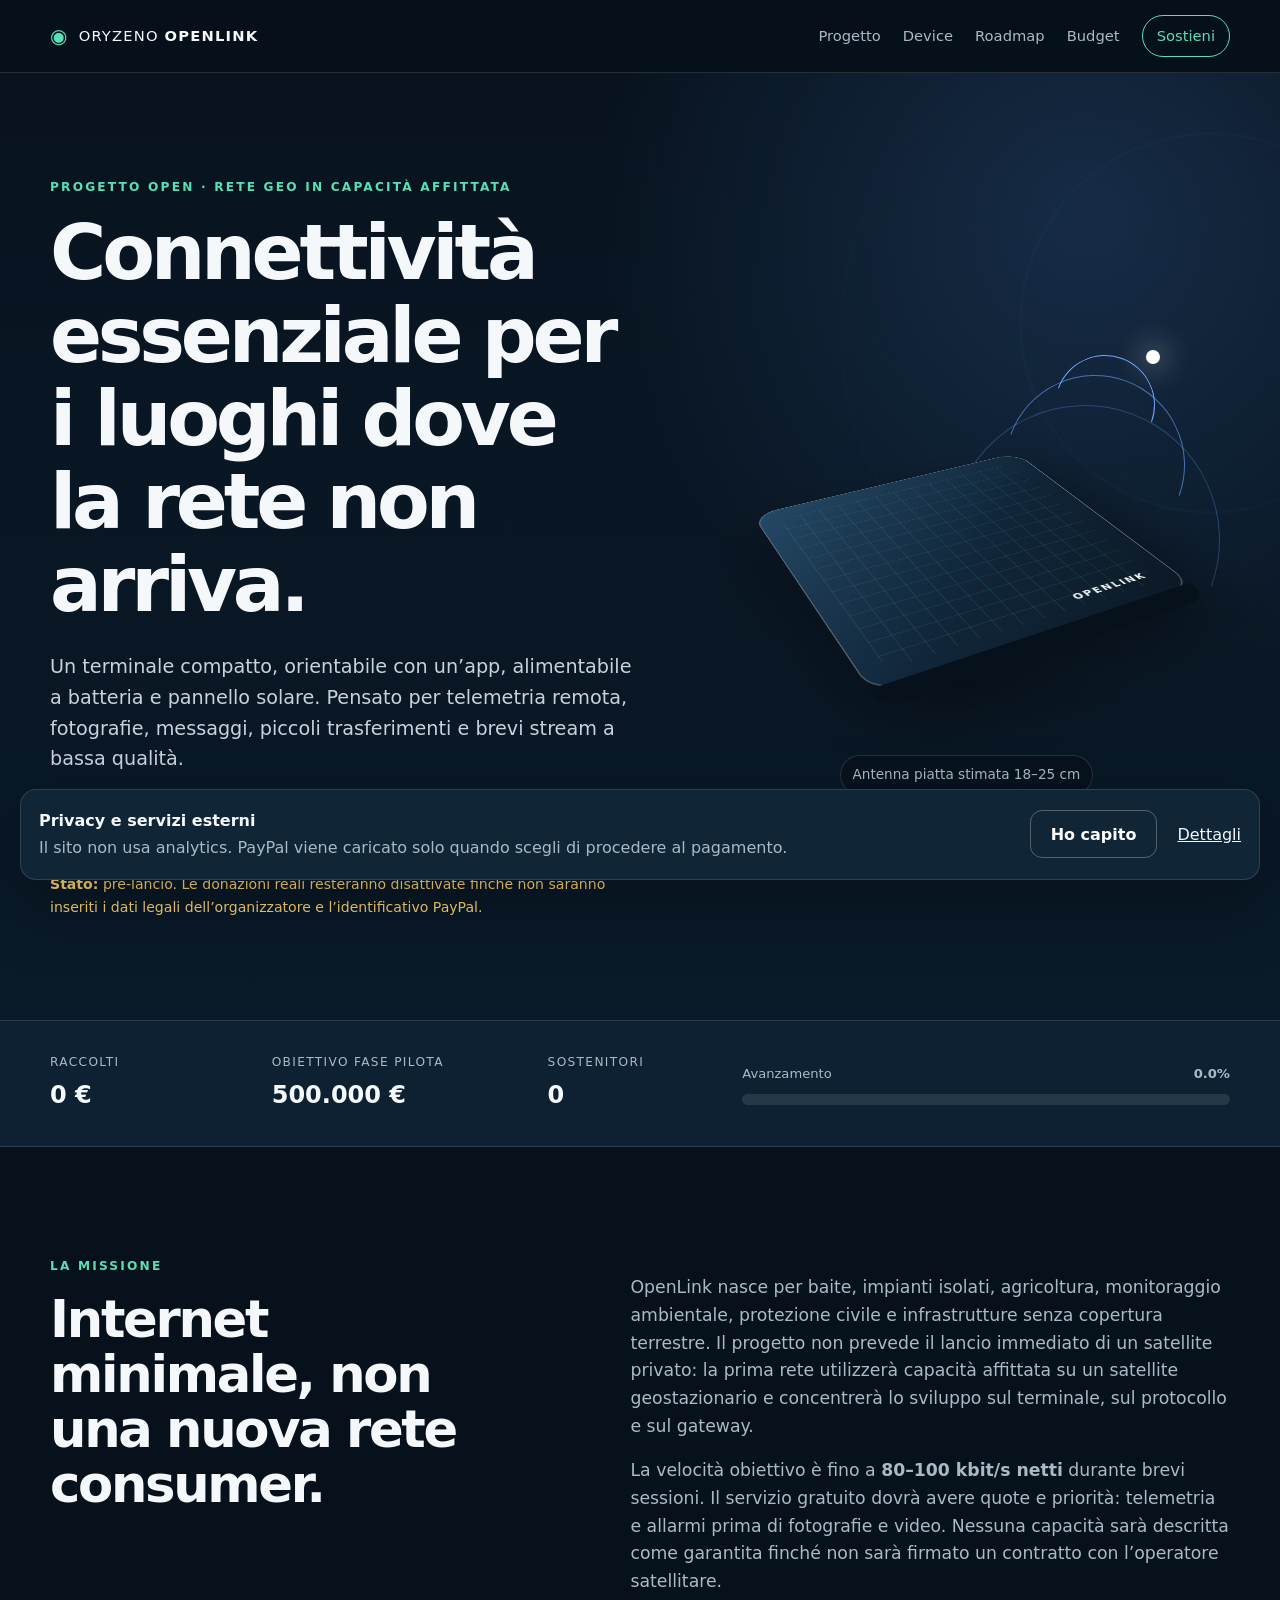
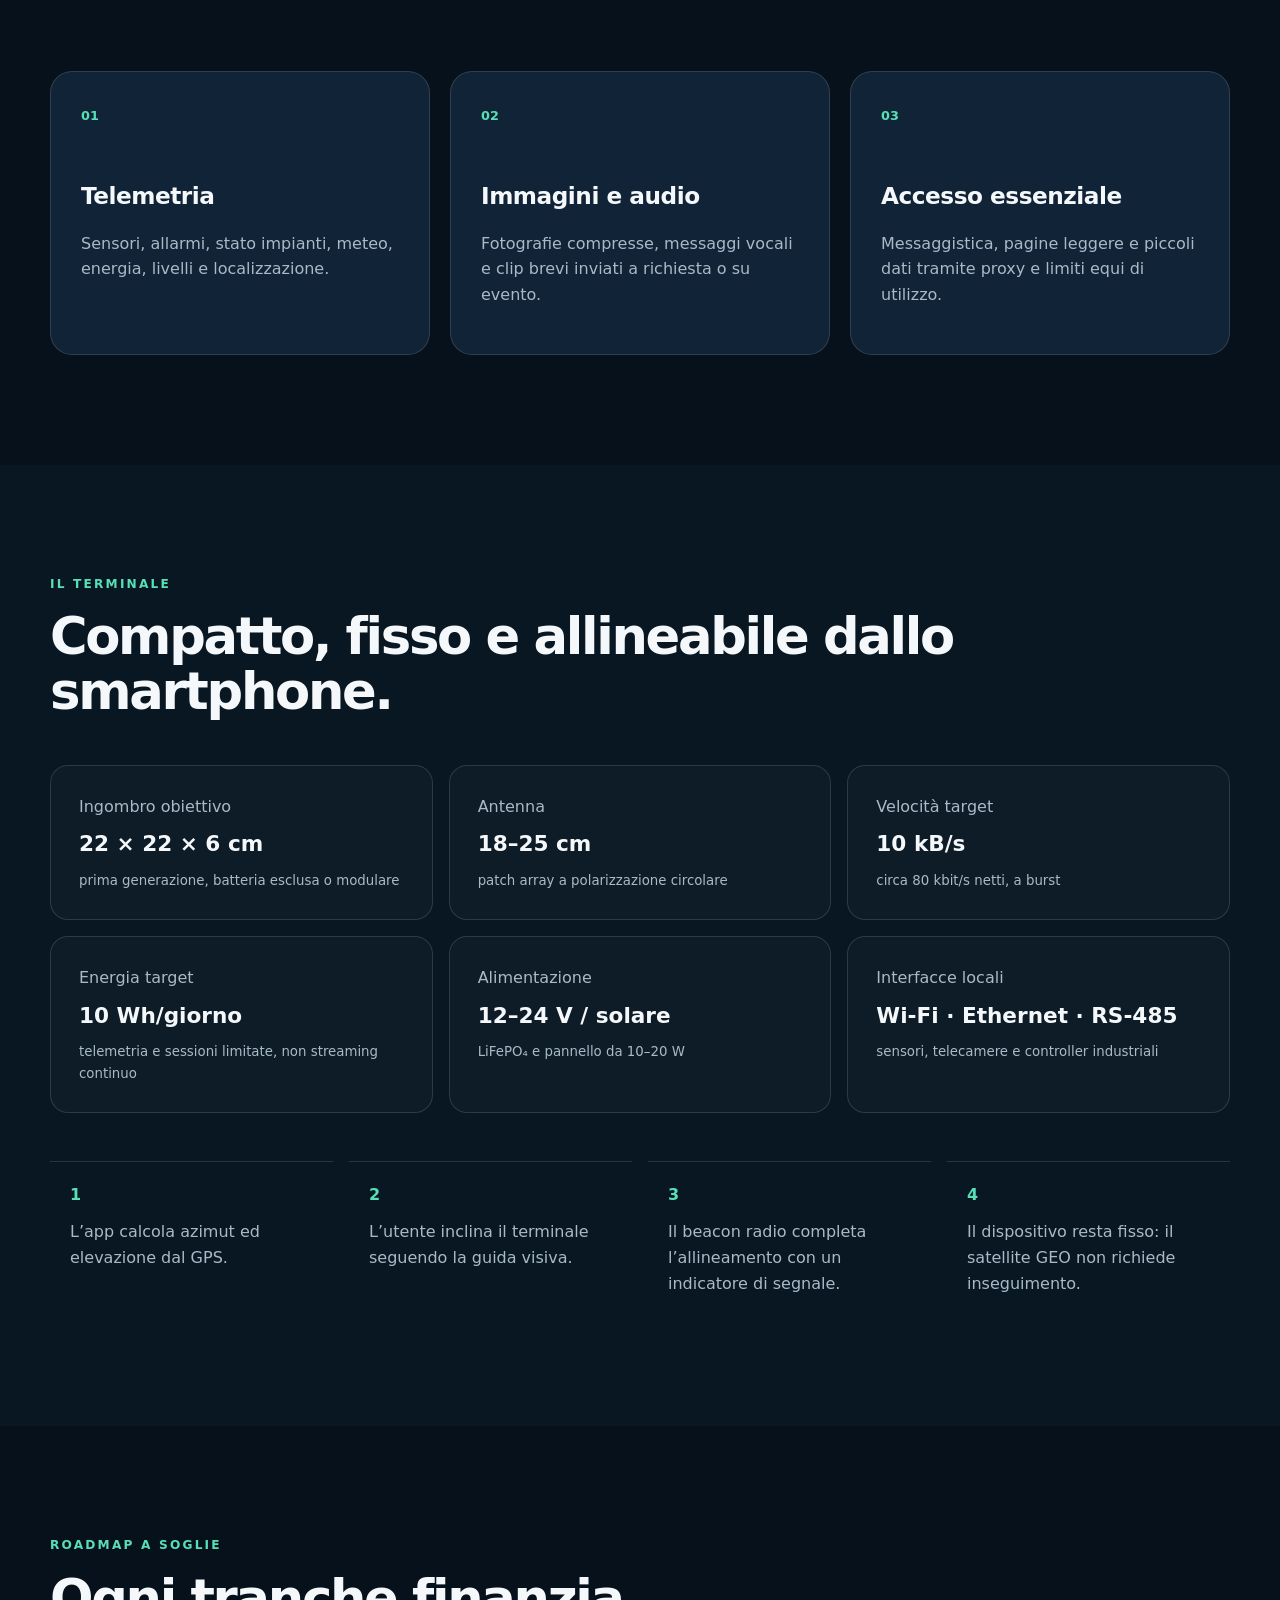
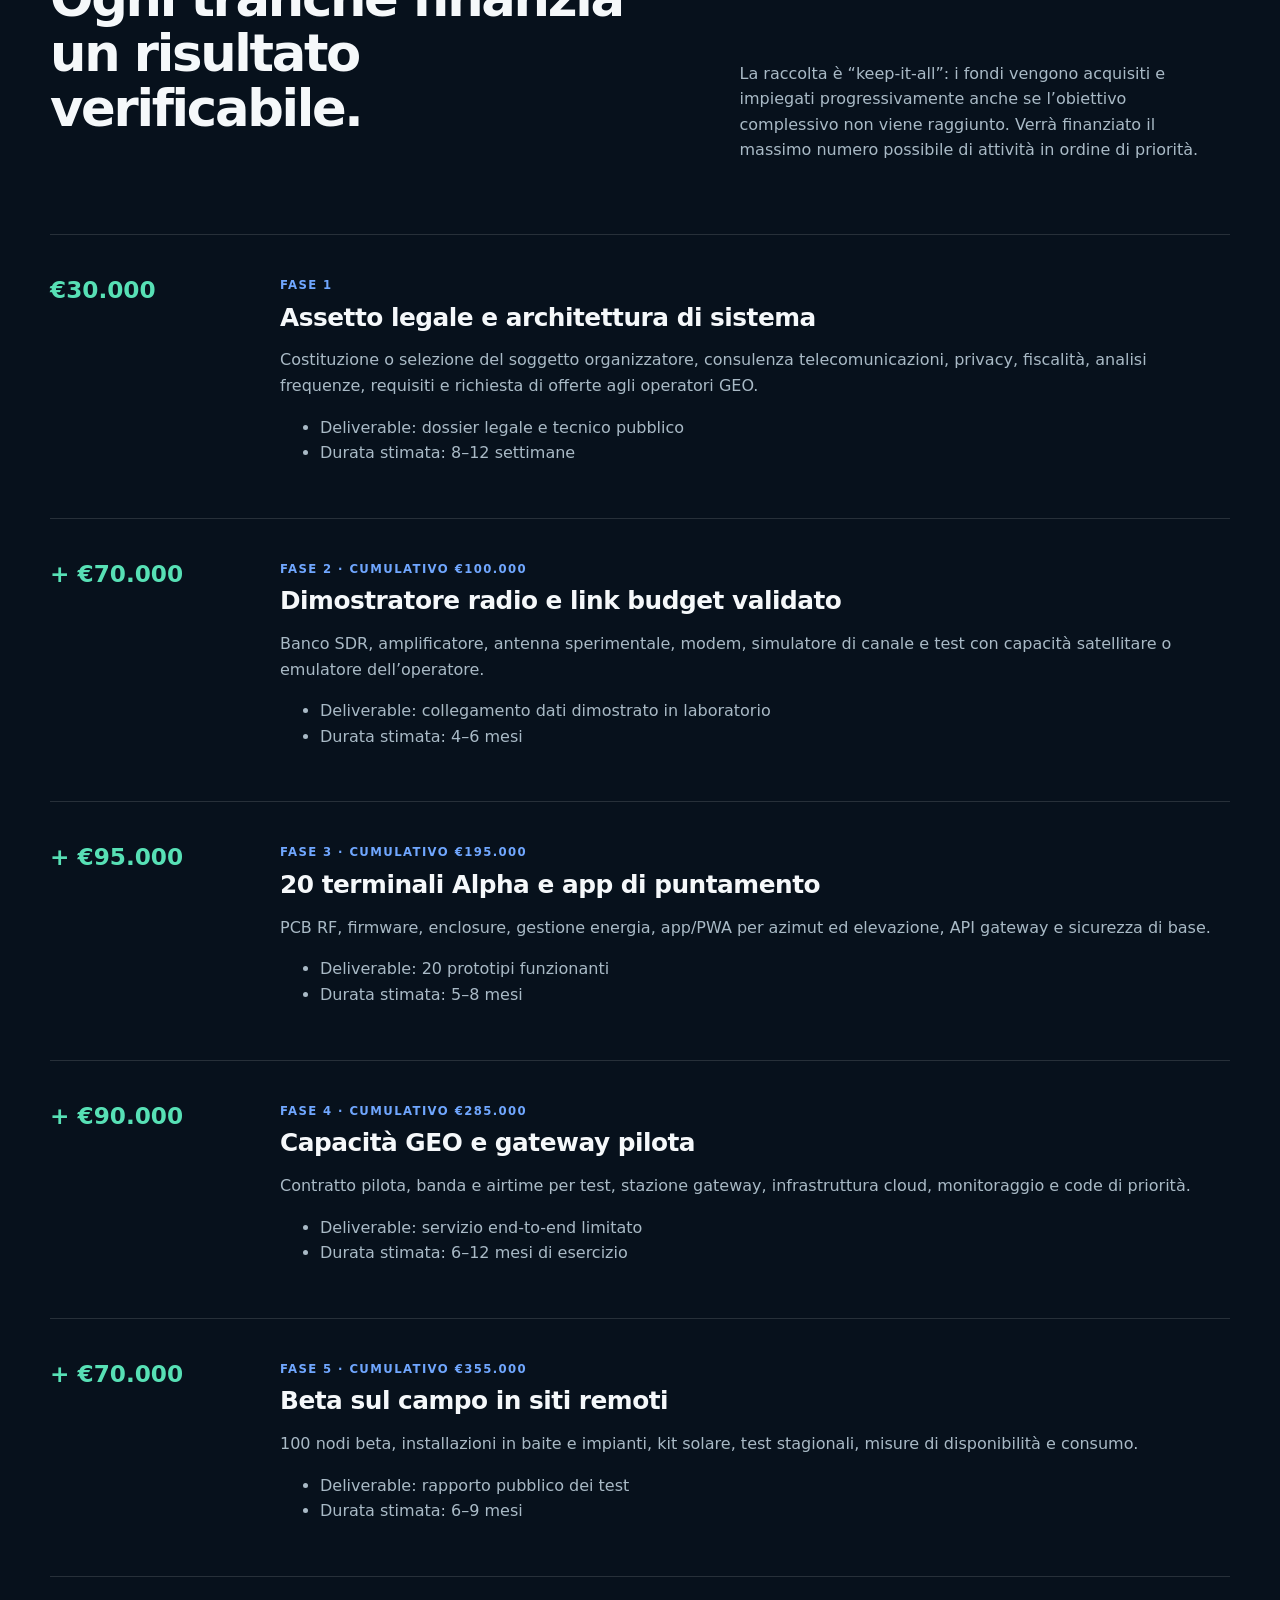
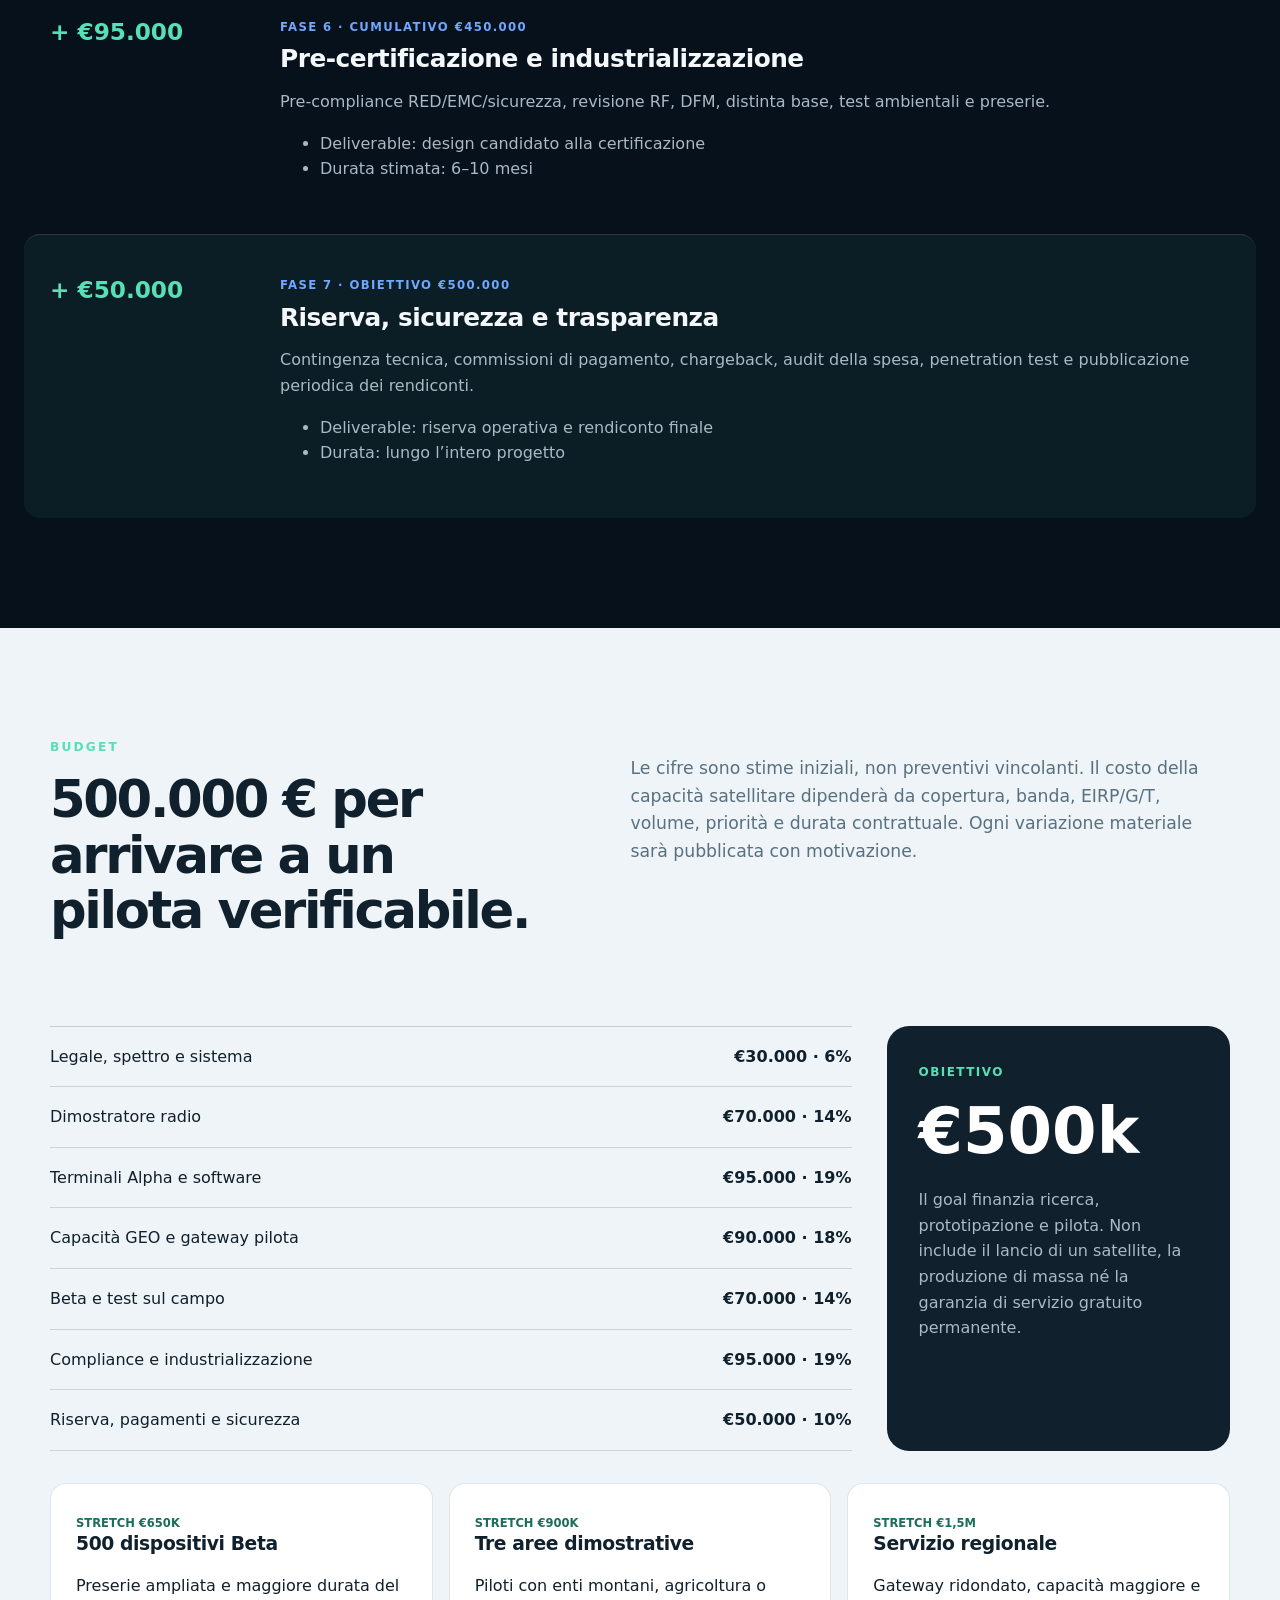
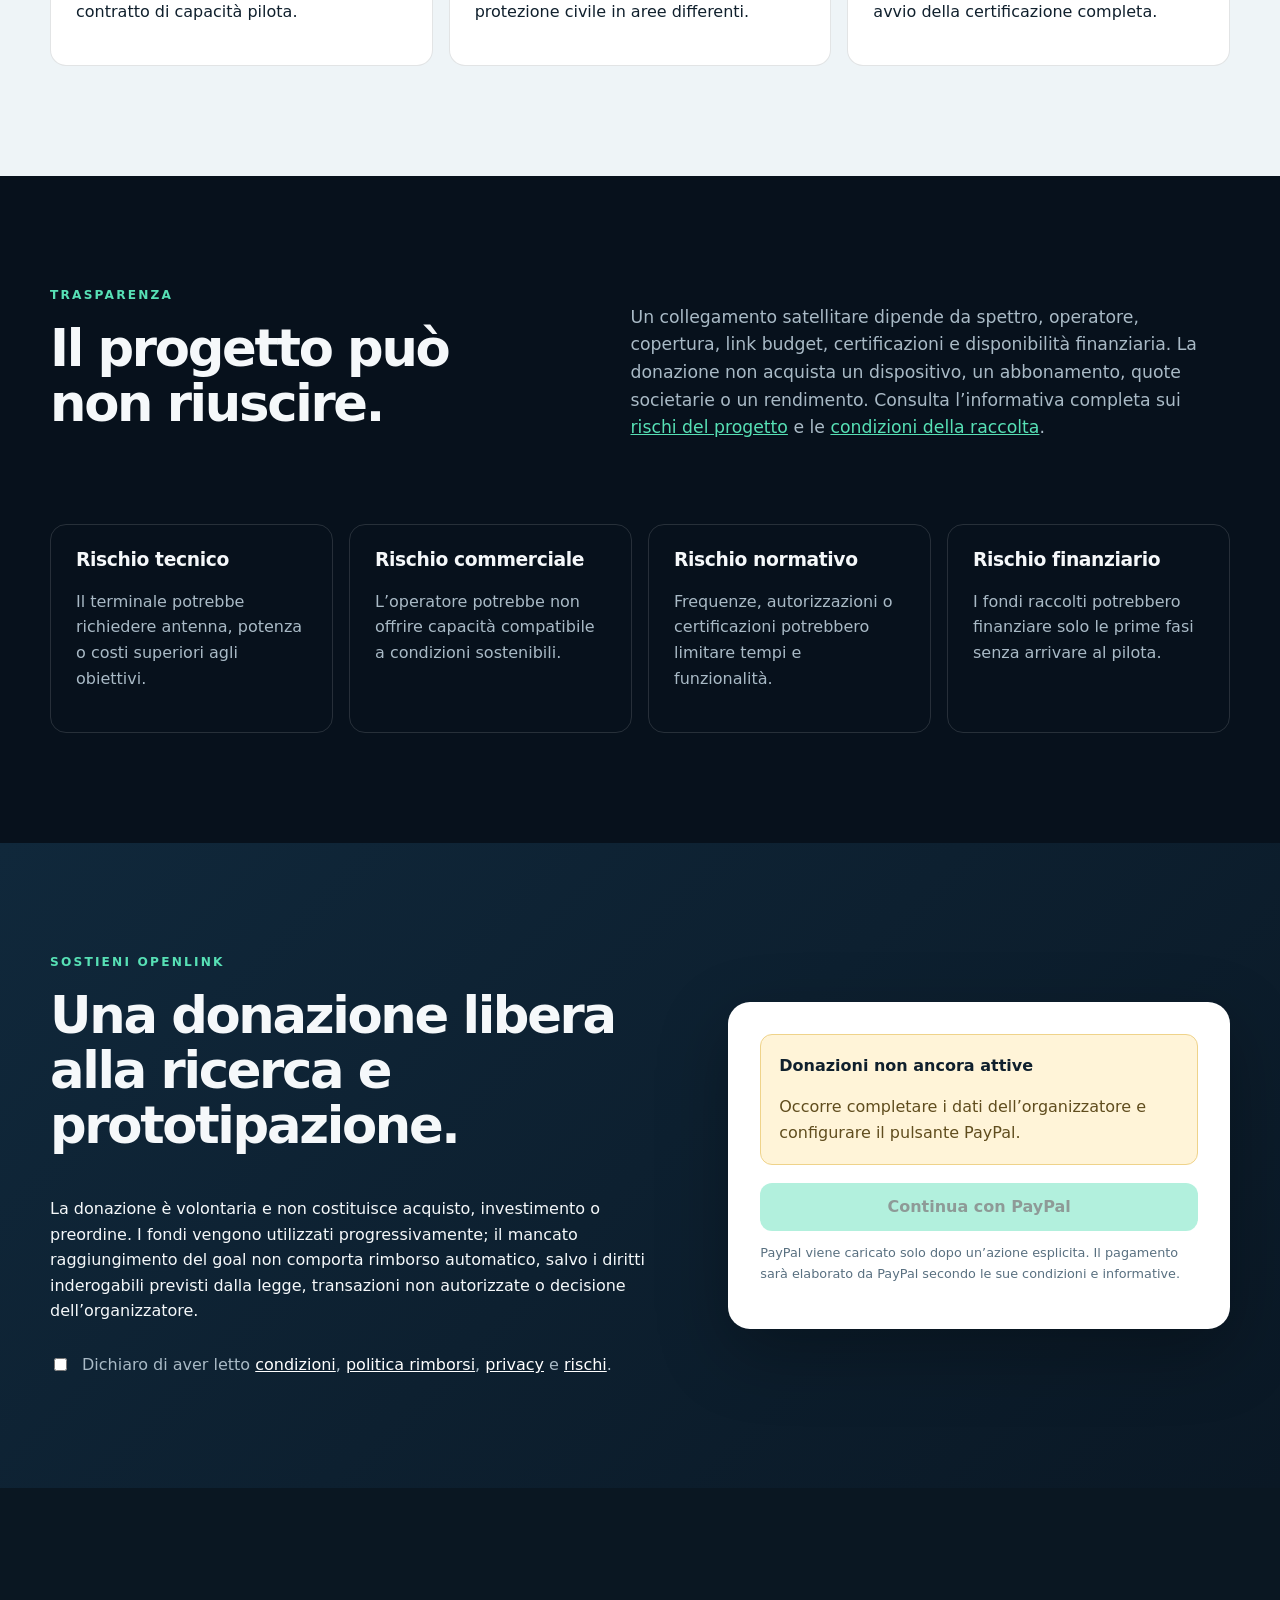
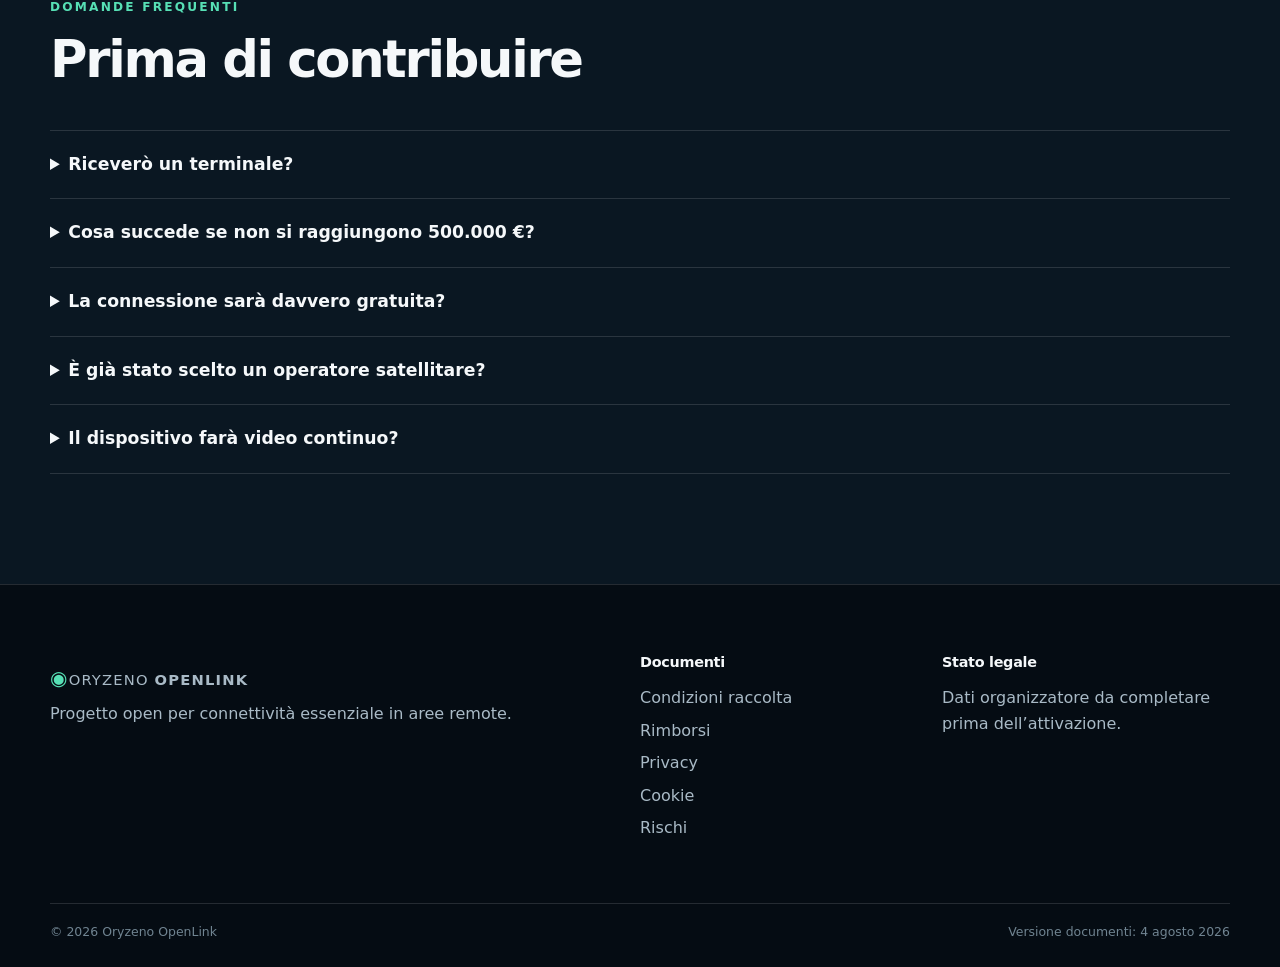
==== index.html @ f774153e "Publish OpenLink crowdfunding landing page" ====
<!doctype html>
<html lang="it">
<head>
  <meta charset="utf-8">
  <meta name="viewport" content="width=device-width, initial-scale=1">
  <meta name="description" content="Oryzeno OpenLink: terminale satellitare open e a basso consumo per telemetria, fotografie e connettività essenziale in località remote.">
  <meta name="theme-color" content="#08131f">
  <title>Oryzeno OpenLink — Connettività essenziale, ovunque</title>
  <link rel="stylesheet" href="styles.css">
  <script src="config.js"></script>
  <script defer src="app.js"></script>
</head>
<body>
  <a class="skip-link" href="#main">Vai al contenuto</a>
  <header class="site-header">
    <div class="container nav-wrap">
      <a class="brand" href="index.html" aria-label="Oryzeno OpenLink, home">
        <span class="brand-mark" aria-hidden="true">◉</span>
        <span>ORYZENO <strong>OPENLINK</strong></span>
      </a>
      <nav aria-label="Navigazione principale">
        <a href="#progetto">Progetto</a>
        <a href="#device">Device</a>
        <a href="#roadmap">Roadmap</a>
        <a href="#budget">Budget</a>
        <a href="#sostieni" class="nav-cta">Sostieni</a>
      </nav>
    </div>
  </header>

  <main id="main">
    <section class="hero">
      <div class="orb orb-one" aria-hidden="true"></div>
      <div class="orb orb-two" aria-hidden="true"></div>
      <div class="container hero-grid">
        <div class="hero-copy">
          <p class="eyebrow">PROGETTO OPEN · RETE GEO IN CAPACITÀ AFFITTATA</p>
          <h1>Connettività essenziale per i luoghi dove la rete non arriva.</h1>
          <p class="lead">Un terminale compatto, orientabile con un’app, alimentabile a batteria e pannello solare. Pensato per telemetria remota, fotografie, messaggi, piccoli trasferimenti e brevi stream a bassa qualità.</p>
          <div class="hero-actions">
            <a class="button primary" href="#sostieni">Sostieni il progetto</a>
            <a class="button secondary" href="#roadmap">Esamina il piano</a>
          </div>
          <p class="prelaunch-notice"><strong>Stato:</strong> pre-lancio. Le donazioni reali resteranno disattivate finché non saranno inseriti i dati legali dell’organizzatore e l’identificativo PayPal.</p>
        </div>
        <div class="device-visual" role="img" aria-label="Rappresentazione del terminale satellitare Oryzeno OpenLink">
          <div class="satellite-dot"></div>
          <div class="signal signal-1"></div>
          <div class="signal signal-2"></div>
          <div class="signal signal-3"></div>
          <div class="terminal">
            <div class="terminal-face">
              <div class="antenna-grid"></div>
              <span class="terminal-logo">OPENLINK</span>
            </div>
            <div class="terminal-base"></div>
          </div>
          <div class="visual-label">Antenna piatta stimata 18–25 cm</div>
        </div>
      </div>
    </section>

    <section class="campaign-strip" aria-label="Stato raccolta">
      <div class="container campaign-grid">
        <div>
          <span class="metric-label">Raccolti</span>
          <strong class="metric" id="raisedAmount">€0</strong>
        </div>
        <div>
          <span class="metric-label">Obiettivo fase pilota</span>
          <strong class="metric" id="goalAmount">€500.000</strong>
        </div>
        <div>
          <span class="metric-label">Sostenitori</span>
          <strong class="metric" id="supporterCount">0</strong>
        </div>
        <div class="progress-wrap">
          <div class="progress-copy"><span>Avanzamento</span><strong id="progressPercent">0%</strong></div>
          <div class="progress-track" aria-label="Avanzamento raccolta"><span id="progressBar"></span></div>
        </div>
      </div>
    </section>

    <section id="progetto" class="section">
      <div class="container split">
        <div>
          <p class="eyebrow">LA MISSIONE</p>
          <h2>Internet minimale, non una nuova rete consumer.</h2>
        </div>
        <div class="prose">
          <p>OpenLink nasce per baite, impianti isolati, agricoltura, monitoraggio ambientale, protezione civile e infrastrutture senza copertura terrestre. Il progetto non prevede il lancio immediato di un satellite privato: la prima rete utilizzerà capacità affittata su un satellite geostazionario e concentrerà lo sviluppo sul terminale, sul protocollo e sul gateway.</p>
          <p>La velocità obiettivo è fino a <strong>80–100 kbit/s netti</strong> durante brevi sessioni. Il servizio gratuito dovrà avere quote e priorità: telemetria e allarmi prima di fotografie e video. Nessuna capacità sarà descritta come garantita finché non sarà firmato un contratto con l’operatore satellitare.</p>
        </div>
      </div>
      <div class="container cards three">
        <article class="card"><span class="card-index">01</span><h3>Telemetria</h3><p>Sensori, allarmi, stato impianti, meteo, energia, livelli e localizzazione.</p></article>
        <article class="card"><span class="card-index">02</span><h3>Immagini e audio</h3><p>Fotografie compresse, messaggi vocali e clip brevi inviati a richiesta o su evento.</p></article>
        <article class="card"><span class="card-index">03</span><h3>Accesso essenziale</h3><p>Messaggistica, pagine leggere e piccoli dati tramite proxy e limiti equi di utilizzo.</p></article>
      </div>
    </section>

    <section id="device" class="section section-dark">
      <div class="container">
        <p class="eyebrow">IL TERMINALE</p>
        <h2>Compatto, fisso e allineabile dallo smartphone.</h2>
        <div class="spec-grid">
          <div class="spec"><span>Ingombro obiettivo</span><strong>22 × 22 × 6 cm</strong><small>prima generazione, batteria esclusa o modulare</small></div>
          <div class="spec"><span>Antenna</span><strong>18–25 cm</strong><small>patch array a polarizzazione circolare</small></div>
          <div class="spec"><span>Velocità target</span><strong>10 kB/s</strong><small>circa 80 kbit/s netti, a burst</small></div>
          <div class="spec"><span>Energia target</span><strong>10 Wh/giorno</strong><small>telemetria e sessioni limitate, non streaming continuo</small></div>
          <div class="spec"><span>Alimentazione</span><strong>12–24 V / solare</strong><small>LiFePO₄ e pannello da 10–20 W</small></div>
          <div class="spec"><span>Interfacce locali</span><strong>Wi-Fi · Ethernet · RS-485</strong><small>sensori, telecamere e controller industriali</small></div>
        </div>
        <div class="alignment-flow">
          <div><b>1</b><span>L’app calcola azimut ed elevazione dal GPS.</span></div>
          <div><b>2</b><span>L’utente inclina il terminale seguendo la guida visiva.</span></div>
          <div><b>3</b><span>Il beacon radio completa l’allineamento con un indicatore di segnale.</span></div>
          <div><b>4</b><span>Il dispositivo resta fisso: il satellite GEO non richiede inseguimento.</span></div>
        </div>
      </div>
    </section>

    <section id="roadmap" class="section">
      <div class="container section-heading">
        <div><p class="eyebrow">ROADMAP A SOGLIE</p><h2>Ogni tranche finanzia un risultato verificabile.</h2></div>
        <p>La raccolta è “keep-it-all”: i fondi vengono acquisiti e impiegati progressivamente anche se l’obiettivo complessivo non viene raggiunto. Verrà finanziato il massimo numero possibile di attività in ordine di priorità.</p>
      </div>
      <div class="container milestones">
        <article class="milestone"><div class="milestone-money">€30.000</div><div><span>FASE 1</span><h3>Assetto legale e architettura di sistema</h3><p>Costituzione o selezione del soggetto organizzatore, consulenza telecomunicazioni, privacy, fiscalità, analisi frequenze, requisiti e richiesta di offerte agli operatori GEO.</p><ul><li>Deliverable: dossier legale e tecnico pubblico</li><li>Durata stimata: 8–12 settimane</li></ul></div></article>
        <article class="milestone"><div class="milestone-money">+ €70.000</div><div><span>FASE 2 · CUMULATIVO €100.000</span><h3>Dimostratore radio e link budget validato</h3><p>Banco SDR, amplificatore, antenna sperimentale, modem, simulatore di canale e test con capacità satellitare o emulatore dell’operatore.</p><ul><li>Deliverable: collegamento dati dimostrato in laboratorio</li><li>Durata stimata: 4–6 mesi</li></ul></div></article>
        <article class="milestone"><div class="milestone-money">+ €95.000</div><div><span>FASE 3 · CUMULATIVO €195.000</span><h3>20 terminali Alpha e app di puntamento</h3><p>PCB RF, firmware, enclosure, gestione energia, app/PWA per azimut ed elevazione, API gateway e sicurezza di base.</p><ul><li>Deliverable: 20 prototipi funzionanti</li><li>Durata stimata: 5–8 mesi</li></ul></div></article>
        <article class="milestone"><div class="milestone-money">+ €90.000</div><div><span>FASE 4 · CUMULATIVO €285.000</span><h3>Capacità GEO e gateway pilota</h3><p>Contratto pilota, banda e airtime per test, stazione gateway, infrastruttura cloud, monitoraggio e code di priorità.</p><ul><li>Deliverable: servizio end-to-end limitato</li><li>Durata stimata: 6–12 mesi di esercizio</li></ul></div></article>
        <article class="milestone"><div class="milestone-money">+ €70.000</div><div><span>FASE 5 · CUMULATIVO €355.000</span><h3>Beta sul campo in siti remoti</h3><p>100 nodi beta, installazioni in baite e impianti, kit solare, test stagionali, misure di disponibilità e consumo.</p><ul><li>Deliverable: rapporto pubblico dei test</li><li>Durata stimata: 6–9 mesi</li></ul></div></article>
        <article class="milestone"><div class="milestone-money">+ €95.000</div><div><span>FASE 6 · CUMULATIVO €450.000</span><h3>Pre-certificazione e industrializzazione</h3><p>Pre-compliance RED/EMC/sicurezza, revisione RF, DFM, distinta base, test ambientali e preserie.</p><ul><li>Deliverable: design candidato alla certificazione</li><li>Durata stimata: 6–10 mesi</li></ul></div></article>
        <article class="milestone highlight"><div class="milestone-money">+ €50.000</div><div><span>FASE 7 · OBIETTIVO €500.000</span><h3>Riserva, sicurezza e trasparenza</h3><p>Contingenza tecnica, commissioni di pagamento, chargeback, audit della spesa, penetration test e pubblicazione periodica dei rendiconti.</p><ul><li>Deliverable: riserva operativa e rendiconto finale</li><li>Durata: lungo l’intero progetto</li></ul></div></article>
      </div>
    </section>

    <section id="budget" class="section section-soft">
      <div class="container split">
        <div><p class="eyebrow">BUDGET</p><h2>500.000 € per arrivare a un pilota verificabile.</h2></div>
        <div class="prose"><p>Le cifre sono stime iniziali, non preventivi vincolanti. Il costo della capacità satellitare dipenderà da copertura, banda, EIRP/G/T, volume, priorità e durata contrattuale. Ogni variazione materiale sarà pubblicata con motivazione.</p></div>
      </div>
      <div class="container budget-layout">
        <div class="budget-list">
          <div><span>Legale, spettro e sistema</span><b>€30.000 · 6%</b></div>
          <div><span>Dimostratore radio</span><b>€70.000 · 14%</b></div>
          <div><span>Terminali Alpha e software</span><b>€95.000 · 19%</b></div>
          <div><span>Capacità GEO e gateway pilota</span><b>€90.000 · 18%</b></div>
          <div><span>Beta e test sul campo</span><b>€70.000 · 14%</b></div>
          <div><span>Compliance e industrializzazione</span><b>€95.000 · 19%</b></div>
          <div><span>Riserva, pagamenti e sicurezza</span><b>€50.000 · 10%</b></div>
        </div>
        <div class="budget-total"><span>OBIETTIVO</span><strong>€500k</strong><p>Il goal finanzia ricerca, prototipazione e pilota. Non include il lancio di un satellite, la produzione di massa né la garanzia di servizio gratuito permanente.</p></div>
      </div>
      <div class="container stretch-grid">
        <article><span>STRETCH €650K</span><h3>500 dispositivi Beta</h3><p>Preserie ampliata e maggiore durata del contratto di capacità pilota.</p></article>
        <article><span>STRETCH €900K</span><h3>Tre aree dimostrative</h3><p>Piloti con enti montani, agricoltura o protezione civile in aree differenti.</p></article>
        <article><span>STRETCH €1,5M</span><h3>Servizio regionale</h3><p>Gateway ridondato, capacità maggiore e avvio della certificazione completa.</p></article>
      </div>
    </section>

    <section class="section" id="rischi">
      <div class="container split">
        <div><p class="eyebrow">TRASPARENZA</p><h2>Il progetto può non riuscire.</h2></div>
        <div class="prose"><p>Un collegamento satellitare dipende da spettro, operatore, copertura, link budget, certificazioni e disponibilità finanziaria. La donazione non acquista un dispositivo, un abbonamento, quote societarie o un rendimento. Consulta l’informativa completa sui <a href="risks.html">rischi del progetto</a> e le <a href="terms.html">condizioni della raccolta</a>.</p></div>
      </div>
      <div class="container risk-cards">
        <article><h3>Rischio tecnico</h3><p>Il terminale potrebbe richiedere antenna, potenza o costi superiori agli obiettivi.</p></article>
        <article><h3>Rischio commerciale</h3><p>L’operatore potrebbe non offrire capacità compatibile a condizioni sostenibili.</p></article>
        <article><h3>Rischio normativo</h3><p>Frequenze, autorizzazioni o certificazioni potrebbero limitare tempi e funzionalità.</p></article>
        <article><h3>Rischio finanziario</h3><p>I fondi raccolti potrebbero finanziare solo le prime fasi senza arrivare al pilota.</p></article>
      </div>
    </section>

    <section id="sostieni" class="section support-section">
      <div class="container support-grid">
        <div>
          <p class="eyebrow">SOSTIENI OPENLINK</p>
          <h2>Una donazione libera alla ricerca e prototipazione.</h2>
          <p>La donazione è volontaria e non costituisce acquisto, investimento o preordine. I fondi vengono utilizzati progressivamente; il mancato raggiungimento del goal non comporta rimborso automatico, salvo i diritti inderogabili previsti dalla legge, transazioni non autorizzate o decisione dell’organizzatore.</p>
          <div class="legal-check">
            <input type="checkbox" id="termsConsent">
            <label for="termsConsent">Dichiaro di aver letto <a href="terms.html">condizioni</a>, <a href="refunds.html">politica rimborsi</a>, <a href="privacy.html">privacy</a> e <a href="risks.html">rischi</a>.</label>
          </div>
        </div>
        <div class="donation-panel">
          <div class="donation-status" id="donationStatus">
            <strong>Donazioni non ancora attive</strong>
            <p>Occorre completare i dati dell’organizzatore e configurare il pulsante PayPal.</p>
          </div>
          <div id="paypal-donate-button-container" aria-live="polite"></div>
          <button id="enablePaypal" class="button primary full" type="button" disabled>Continua con PayPal</button>
          <p class="fine-print">PayPal viene caricato solo dopo un’azione esplicita. Il pagamento sarà elaborato da PayPal secondo le sue condizioni e informative.</p>
        </div>
      </div>
    </section>

    <section class="section faq-section">
      <div class="container">
        <p class="eyebrow">DOMANDE FREQUENTI</p>
        <h2>Prima di contribuire</h2>
        <div class="faq">
          <details><summary>Riceverò un terminale?</summary><p>No. In questa fase la contribuzione è una donazione senza ricompensa o preordine. Eventuali programmi beta saranno oggetto di condizioni separate.</p></details>
          <details><summary>Cosa succede se non si raggiungono 500.000 €?</summary><p>I fondi non vengono restituiti automaticamente. Saranno impiegati nelle fasi prioritarie realizzabili e rendicontati pubblicamente.</p></details>
          <details><summary>La connessione sarà davvero gratuita?</summary><p>È l’obiettivo sociale del progetto, con quote e priorità. Non è ancora una promessa contrattuale: dipenderà dai costi ricorrenti della capacità satellitare e dai finanziamenti continuativi.</p></details>
          <details><summary>È già stato scelto un operatore satellitare?</summary><p>No. La Fase 1 include richieste di offerta e verifica tecnica con operatori GEO compatibili.</p></details>
          <details><summary>Il dispositivo farà video continuo?</summary><p>No. Il progetto mira a telemetria, fotografie e brevi stream o clip a qualità ridotta. Lo streaming permanente sarebbe incompatibile con il budget energetico e il modello gratuito.</p></details>
        </div>
      </div>
    </section>
  </main>

  <footer>
    <div class="container footer-grid">
      <div><a class="brand" href="index.html"><span class="brand-mark">◉</span><span>ORYZENO <strong>OPENLINK</strong></span></a><p>Progetto open per connettività essenziale in aree remote.</p></div>
      <div><h3>Documenti</h3><a href="terms.html">Condizioni raccolta</a><a href="refunds.html">Rimborsi</a><a href="privacy.html">Privacy</a><a href="cookies.html">Cookie</a><a href="risks.html">Rischi</a></div>
      <div><h3>Stato legale</h3><p id="organiserSummary">Dati organizzatore da completare prima dell’attivazione.</p></div>
    </div>
    <div class="container footer-bottom"><span>© 2026 Oryzeno OpenLink</span><span>Versione documenti: 4 agosto 2026</span></div>
  </footer>

  <div class="cookie-banner" id="cookieBanner" hidden>
    <div><strong>Privacy e servizi esterni</strong><p>Il sito non usa analytics. PayPal viene caricato solo quando scegli di procedere al pagamento.</p></div>
    <button id="cookieOk" class="button secondary" type="button">Ho capito</button>
    <a href="cookies.html">Dettagli</a>
  </div>
</body>
</html>
---- styles.css ----
:root {
  --bg: #07111c;
  --bg-2: #0b1927;
  --surface: #102337;
  --surface-2: #132c43;
  --soft: #eef4f7;
  --text: #f5f8fa;
  --ink: #10202d;
  --muted: #a9bac6;
  --ink-muted: #597080;
  --accent: #57e0b5;
  --accent-2: #70a7ff;
  --warning: #ffd36a;
  --danger: #ff8c83;
  --line: rgba(255,255,255,.13);
  --shadow: 0 24px 70px rgba(0,0,0,.28);
  --radius: 22px;
  --container: 1180px;
}
* { box-sizing: border-box; }
html { scroll-behavior: smooth; }
body { margin: 0; background: var(--bg); color: var(--text); font-family: Inter, ui-sans-serif, system-ui, -apple-system, BlinkMacSystemFont, "Segoe UI", sans-serif; line-height: 1.6; }
a { color: inherit; }
img { max-width: 100%; }
.container { width: min(calc(100% - 40px), var(--container)); margin-inline: auto; }
.skip-link { position: absolute; left: -999px; top: 10px; z-index: 99; background: white; color: black; padding: 8px 12px; }
.skip-link:focus { left: 10px; }
.site-header { position: sticky; top: 0; z-index: 30; background: rgba(7,17,28,.84); backdrop-filter: blur(18px); border-bottom: 1px solid var(--line); }
.nav-wrap { min-height: 72px; display: flex; align-items: center; justify-content: space-between; gap: 24px; }
.brand { display: inline-flex; align-items: center; gap: 10px; text-decoration: none; letter-spacing: .08em; font-size: .92rem; }
.brand-mark { color: var(--accent); font-size: 1.25rem; }
nav { display: flex; align-items: center; gap: 22px; }
nav a { color: var(--muted); text-decoration: none; font-size: .92rem; }
nav a:hover { color: white; }
.nav-cta { border: 1px solid var(--accent); color: var(--accent)!important; padding: 8px 14px; border-radius: 999px; }
.hero { position: relative; overflow: hidden; padding: 105px 0 88px; background: radial-gradient(circle at 85% 15%, rgba(66,120,190,.24), transparent 36%), linear-gradient(180deg, #08131f 0%, #0a1a29 100%); }
.hero-grid { display: grid; grid-template-columns: 1.05fr .95fr; align-items: center; gap: 70px; min-height: 560px; }
.eyebrow { color: var(--accent); font-size: .76rem; font-weight: 800; letter-spacing: .18em; margin: 0 0 15px; }
h1, h2, h3 { line-height: 1.08; margin-top: 0; }
h1 { font-size: clamp(3rem, 6vw, 5.8rem); letter-spacing: -.055em; margin-bottom: 25px; }
h2 { font-size: clamp(2.2rem, 4vw, 4rem); letter-spacing: -.045em; }
h3 { letter-spacing: -.02em; }
.lead { color: #c6d3dc; font-size: clamp(1.05rem, 1.5vw, 1.25rem); max-width: 720px; }
.hero-actions { display: flex; flex-wrap: wrap; gap: 12px; margin: 32px 0 18px; }
.button { display: inline-flex; justify-content: center; align-items: center; min-height: 48px; padding: 0 20px; border-radius: 12px; border: 1px solid transparent; text-decoration: none; font: inherit; font-weight: 750; cursor: pointer; }
.button.primary { background: var(--accent); color: #07221b; }
.button.secondary { background: transparent; border-color: rgba(255,255,255,.28); color: white; }
.button:disabled { opacity: .45; cursor: not-allowed; }
.button.full { width: 100%; }
.prelaunch-notice { color: var(--warning); font-size: .88rem; max-width: 700px; }
.orb { position: absolute; border-radius: 50%; filter: blur(1px); opacity: .35; }
.orb-one { width: 380px; height: 380px; border: 1px solid rgba(112,167,255,.28); right: -120px; top: 60px; }
.orb-two { width: 620px; height: 620px; border: 1px solid rgba(87,224,181,.12); right: -180px; top: -50px; }
.device-visual { position: relative; min-height: 510px; display: grid; place-items: center; }
.terminal { position: relative; width: min(68vw, 330px); transform: perspective(900px) rotateX(58deg) rotateZ(-28deg); filter: drop-shadow(0 36px 45px rgba(0,0,0,.42)); }
.terminal-face { aspect-ratio: 1; border-radius: 28px; border: 1px solid rgba(255,255,255,.35); background: linear-gradient(135deg, #254966, #11263a 55%, #0c1925); padding: 22px; position: relative; overflow: hidden; }
.antenna-grid { width: 100%; height: 100%; opacity: .5; background-image: linear-gradient(rgba(87,224,181,.24) 1px, transparent 1px), linear-gradient(90deg, rgba(87,224,181,.24) 1px, transparent 1px); background-size: 22px 22px; border-radius: 16px; }
.terminal-logo { position: absolute; bottom: 28px; right: 28px; font-size: .72rem; font-weight: 800; letter-spacing: .18em; }
.terminal-base { height: 28px; background: #07111b; border-radius: 0 0 22px 22px; transform: translateY(-7px); }
.satellite-dot { position: absolute; width: 14px; height: 14px; border-radius: 50%; background: white; top: 50px; right: 70px; box-shadow: 0 0 30px white; }
.signal { position: absolute; border: 1px solid var(--accent-2); border-left-color: transparent; border-bottom-color: transparent; border-radius: 50%; transform: rotate(-25deg); }
.signal-1 { width: 100px; height: 100px; right: 75px; top: 55px; }
.signal-2 { width: 180px; height: 180px; right: 45px; top: 75px; opacity: .6; }
.signal-3 { width: 270px; height: 270px; right: 10px; top: 105px; opacity: .28; }
.visual-label { position: absolute; bottom: 15px; background: rgba(7,17,28,.72); border: 1px solid var(--line); padding: 8px 12px; border-radius: 999px; color: var(--muted); font-size: .85rem; }
.campaign-strip { background: #0d2133; border-block: 1px solid var(--line); }
.campaign-grid { min-height: 125px; display: grid; grid-template-columns: .7fr .9fr .6fr 1.8fr; align-items: center; gap: 32px; }
.metric-label { display: block; color: var(--muted); font-size: .76rem; text-transform: uppercase; letter-spacing: .11em; }
.metric { display: block; font-size: 1.5rem; margin-top: 4px; }
.progress-copy { display: flex; justify-content: space-between; color: var(--muted); font-size: .82rem; }
.progress-track { height: 11px; background: rgba(255,255,255,.1); border-radius: 99px; overflow: hidden; margin-top: 10px; }
.progress-track span { display: block; width: 0; height: 100%; background: linear-gradient(90deg, var(--accent), var(--accent-2)); transition: width .5s ease; }
.section { padding: 110px 0; }
.section-dark { background: #091723; }
.section-soft { background: var(--soft); color: var(--ink); }
.split { display: grid; grid-template-columns: .9fr 1.1fr; gap: 90px; align-items: start; }
.prose { font-size: 1.08rem; color: var(--muted); }
.section-soft .prose { color: var(--ink-muted); }
.prose a { color: var(--accent); }
.cards { display: grid; gap: 20px; margin-top: 58px; }
.cards.three { grid-template-columns: repeat(3, 1fr); }
.card { min-height: 245px; padding: 30px; background: var(--surface); border: 1px solid var(--line); border-radius: var(--radius); }
.card-index { color: var(--accent); font-weight: 800; font-size: .8rem; }
.card h3 { margin-top: 55px; font-size: 1.45rem; }
.card p { color: var(--muted); }
.spec-grid { display: grid; grid-template-columns: repeat(3, 1fr); gap: 16px; margin-top: 45px; }
.spec { padding: 28px; border: 1px solid var(--line); border-radius: 18px; background: rgba(255,255,255,.025); }
.spec span, .spec small { display: block; color: var(--muted); }
.spec strong { display: block; font-size: 1.35rem; margin: 8px 0; }
.alignment-flow { display: grid; grid-template-columns: repeat(4, 1fr); gap: 16px; margin-top: 48px; }
.alignment-flow div { padding: 20px; border-top: 1px solid var(--line); }
.alignment-flow b { color: var(--accent); display: block; margin-bottom: 12px; }
.alignment-flow span { color: var(--muted); }
.section-heading { display: grid; grid-template-columns: 1.1fr .9fr; gap: 90px; align-items: end; }
.section-heading > p { color: var(--muted); }
.milestones { margin-top: 55px; }
.milestone { display: grid; grid-template-columns: 190px 1fr; gap: 40px; padding: 36px 0; border-top: 1px solid var(--line); }
.milestone-money { font-size: 1.45rem; color: var(--accent); font-weight: 800; }
.milestone span { color: var(--accent-2); font-size: .73rem; font-weight: 800; letter-spacing: .12em; }
.milestone h3 { margin: 8px 0 12px; font-size: 1.55rem; }
.milestone p, .milestone li { color: var(--muted); }
.milestone.highlight { background: rgba(87,224,181,.06); margin-inline: -26px; padding-inline: 26px; border-radius: 16px; }
.budget-layout { display: grid; grid-template-columns: 1.4fr .6fr; gap: 35px; margin-top: 45px; }
.budget-list { border-top: 1px solid rgba(16,32,45,.18); }
.budget-list div { display: flex; justify-content: space-between; gap: 20px; padding: 17px 0; border-bottom: 1px solid rgba(16,32,45,.15); }
.budget-total { background: var(--ink); color: white; border-radius: var(--radius); padding: 32px; }
.budget-total span { color: var(--accent); font-size: .75rem; font-weight: 800; letter-spacing: .12em; }
.budget-total strong { display: block; font-size: 4rem; line-height: 1; margin: 16px 0 24px; }
.budget-total p { color: var(--muted); }
.stretch-grid { display: grid; grid-template-columns: repeat(3, 1fr); gap: 16px; margin-top: 32px; }
.stretch-grid article { padding: 25px; background: white; border: 1px solid rgba(16,32,45,.12); border-radius: 16px; }
.stretch-grid span { color: #1a6e5b; font-size: .72rem; font-weight: 800; }
.risk-cards { display: grid; grid-template-columns: repeat(4, 1fr); gap: 16px; margin-top: 50px; }
.risk-cards article { border: 1px solid var(--line); border-radius: 16px; padding: 25px; }
.risk-cards p { color: var(--muted); }
.support-section { background: linear-gradient(135deg, #10283b, #0a1825); }
.support-grid { display: grid; grid-template-columns: 1.1fr .9fr; gap: 65px; align-items: center; }
.legal-check { display: flex; gap: 12px; align-items: flex-start; margin-top: 28px; color: var(--muted); }
.legal-check input { margin-top: 6px; }
.legal-check a { color: white; }
.donation-panel { padding: 32px; background: white; color: var(--ink); border-radius: var(--radius); box-shadow: var(--shadow); }
.donation-status { padding: 18px; background: #fff4d8; border: 1px solid #efd38a; border-radius: 12px; margin-bottom: 18px; }
.donation-status p { margin-bottom: 0; color: #604d1e; }
.fine-print { color: var(--ink-muted); font-size: .8rem; }
.faq-section { background: #0a1722; }
.faq { margin-top: 40px; border-top: 1px solid var(--line); }
details { border-bottom: 1px solid var(--line); padding: 20px 0; }
summary { cursor: pointer; font-weight: 750; font-size: 1.08rem; }
details p { color: var(--muted); max-width: 800px; }
footer { padding: 70px 0 25px; background: #050c13; border-top: 1px solid var(--line); }
.footer-grid { display: grid; grid-template-columns: 1.5fr .7fr .8fr; gap: 50px; }
.footer-grid p, .footer-grid a { display: block; color: var(--muted); text-decoration: none; margin: 7px 0; }
.footer-grid h3 { font-size: .9rem; }
.footer-bottom { display: flex; justify-content: space-between; color: #708491; font-size: .78rem; margin-top: 55px; padding-top: 18px; border-top: 1px solid var(--line); }
.cookie-banner { position: fixed; z-index: 50; left: 20px; right: 20px; bottom: 20px; display: grid; grid-template-columns: 1fr auto auto; align-items: center; gap: 20px; background: #102536; border: 1px solid var(--line); border-radius: 16px; padding: 18px; box-shadow: var(--shadow); }
.cookie-banner[hidden] { display: none; }
.cookie-banner p { margin: 2px 0 0; color: var(--muted); }
.legal-page { background: var(--soft); color: var(--ink); }
.legal-page .site-header { position: static; }
.legal-main { max-width: 900px; margin: 0 auto; padding: 80px 20px 110px; }
.legal-main h1 { font-size: clamp(2.5rem, 6vw, 4.8rem); }
.legal-main h2 { font-size: 1.6rem; margin-top: 48px; }
.legal-main p, .legal-main li { color: #405564; }
.legal-alert { padding: 18px; border-radius: 12px; background: #fff4d8; border: 1px solid #efd38a; color: #5d4a1b; }
.legal-main a { color: #136a58; }
@media (max-width: 900px) {
  nav a:not(.nav-cta) { display: none; }
  .hero-grid, .split, .section-heading, .support-grid, .budget-layout { grid-template-columns: 1fr; gap: 40px; }
  .hero-grid { min-height: auto; }
  .device-visual { min-height: 400px; }
  .campaign-grid { grid-template-columns: 1fr 1fr; padding: 24px 0; }
  .progress-wrap { grid-column: 1 / -1; }
  .cards.three, .spec-grid, .stretch-grid { grid-template-columns: 1fr 1fr; }
  .alignment-flow, .risk-cards { grid-template-columns: 1fr 1fr; }
  .footer-grid { grid-template-columns: 1fr 1fr; }
}
@media (max-width: 620px) {
  .container { width: min(calc(100% - 26px), var(--container)); }
  .hero { padding-top: 70px; }
  h1 { font-size: 3rem; }
  .section { padding: 75px 0; }
  .cards.three, .spec-grid, .stretch-grid, .alignment-flow, .risk-cards, .footer-grid { grid-template-columns: 1fr; }
  .milestone { grid-template-columns: 1fr; gap: 10px; }
  .campaign-grid { grid-template-columns: 1fr; }
  .progress-wrap { grid-column: auto; }
  .footer-bottom { flex-direction: column; gap: 7px; }
  .cookie-banner { grid-template-columns: 1fr; }
}
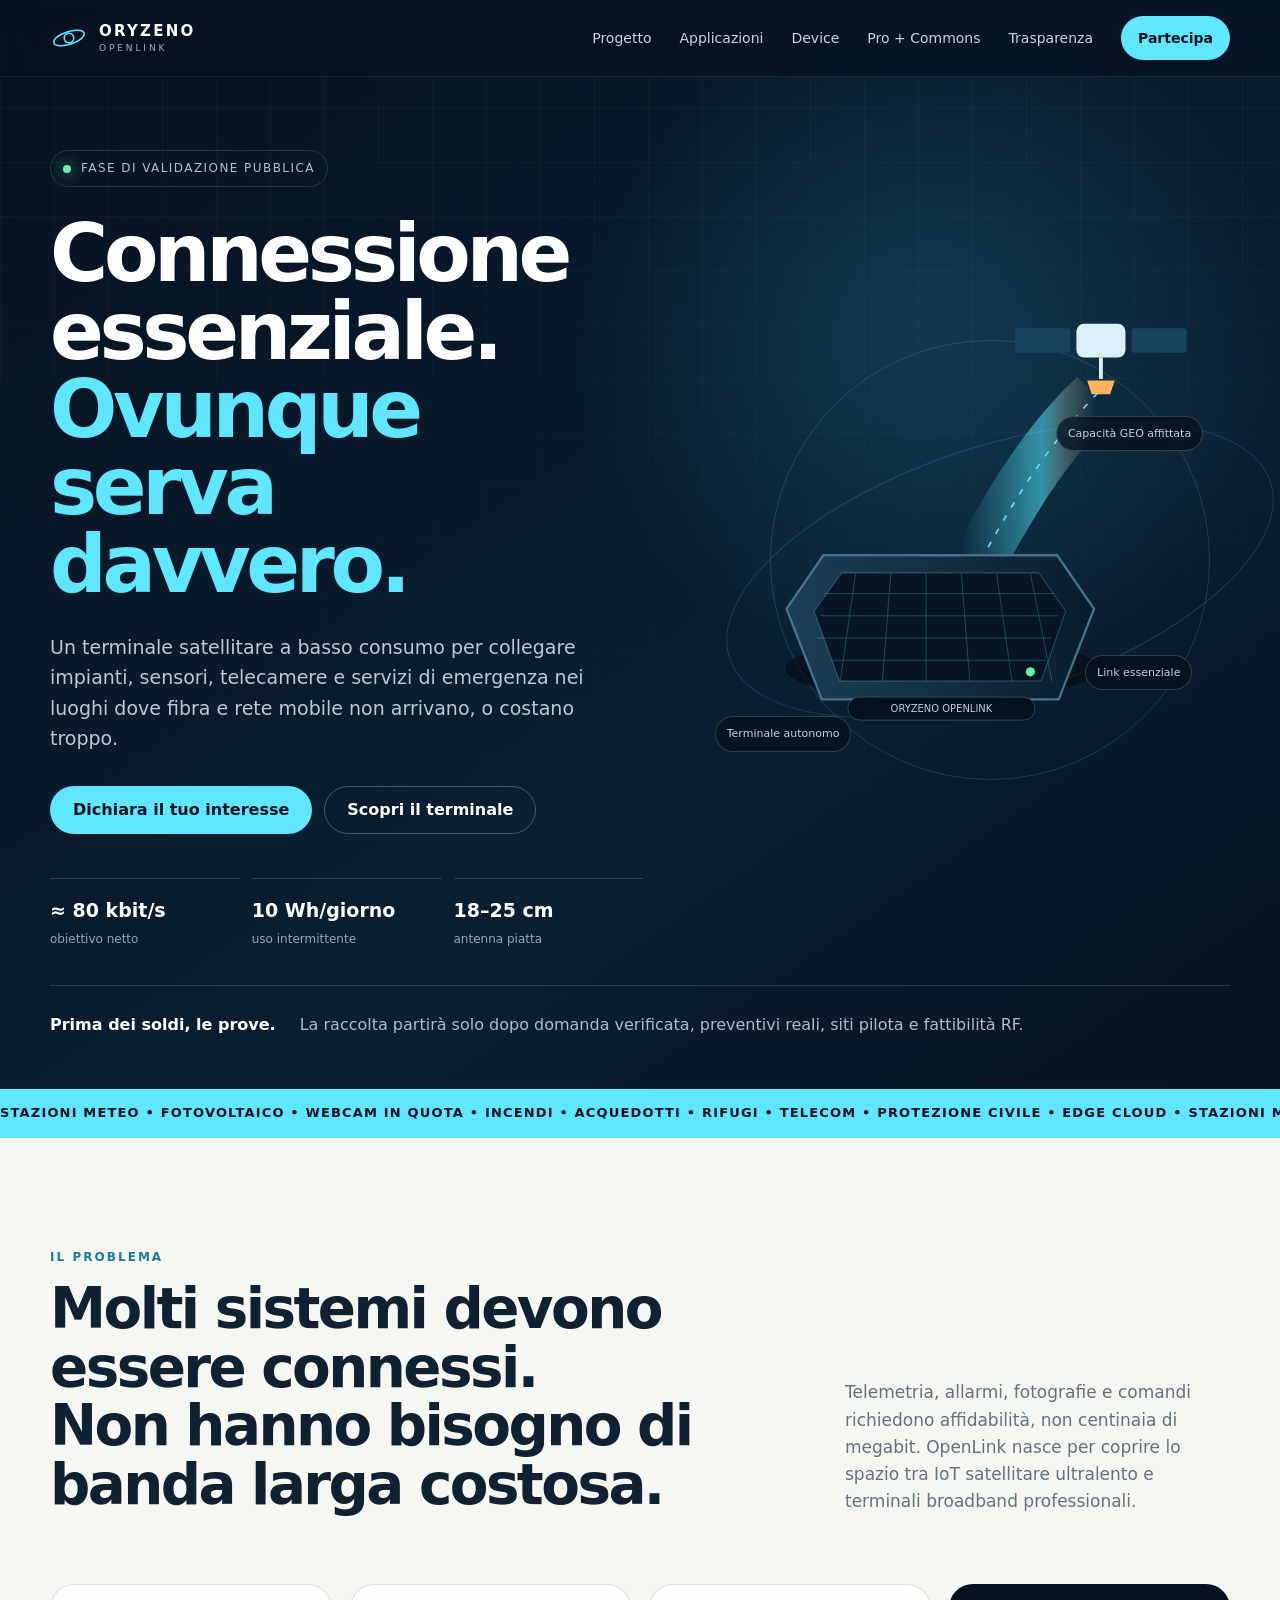
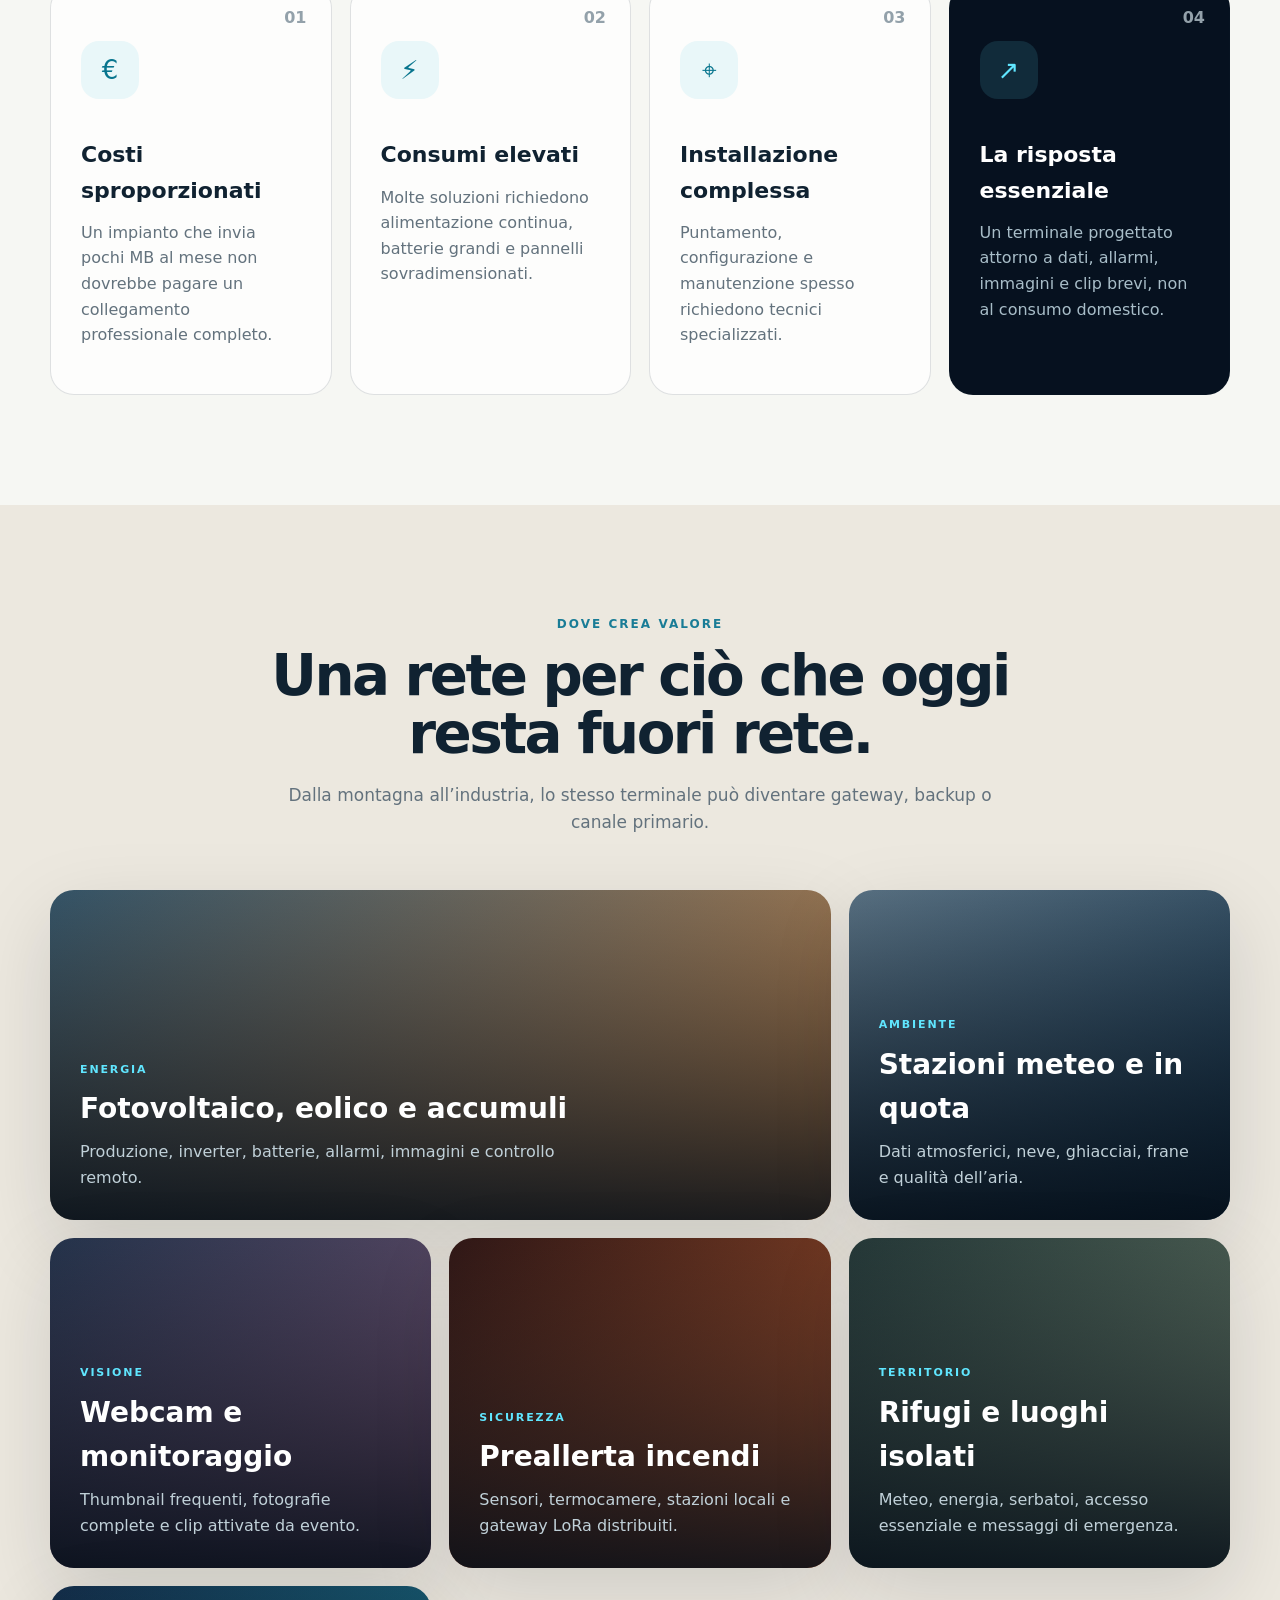
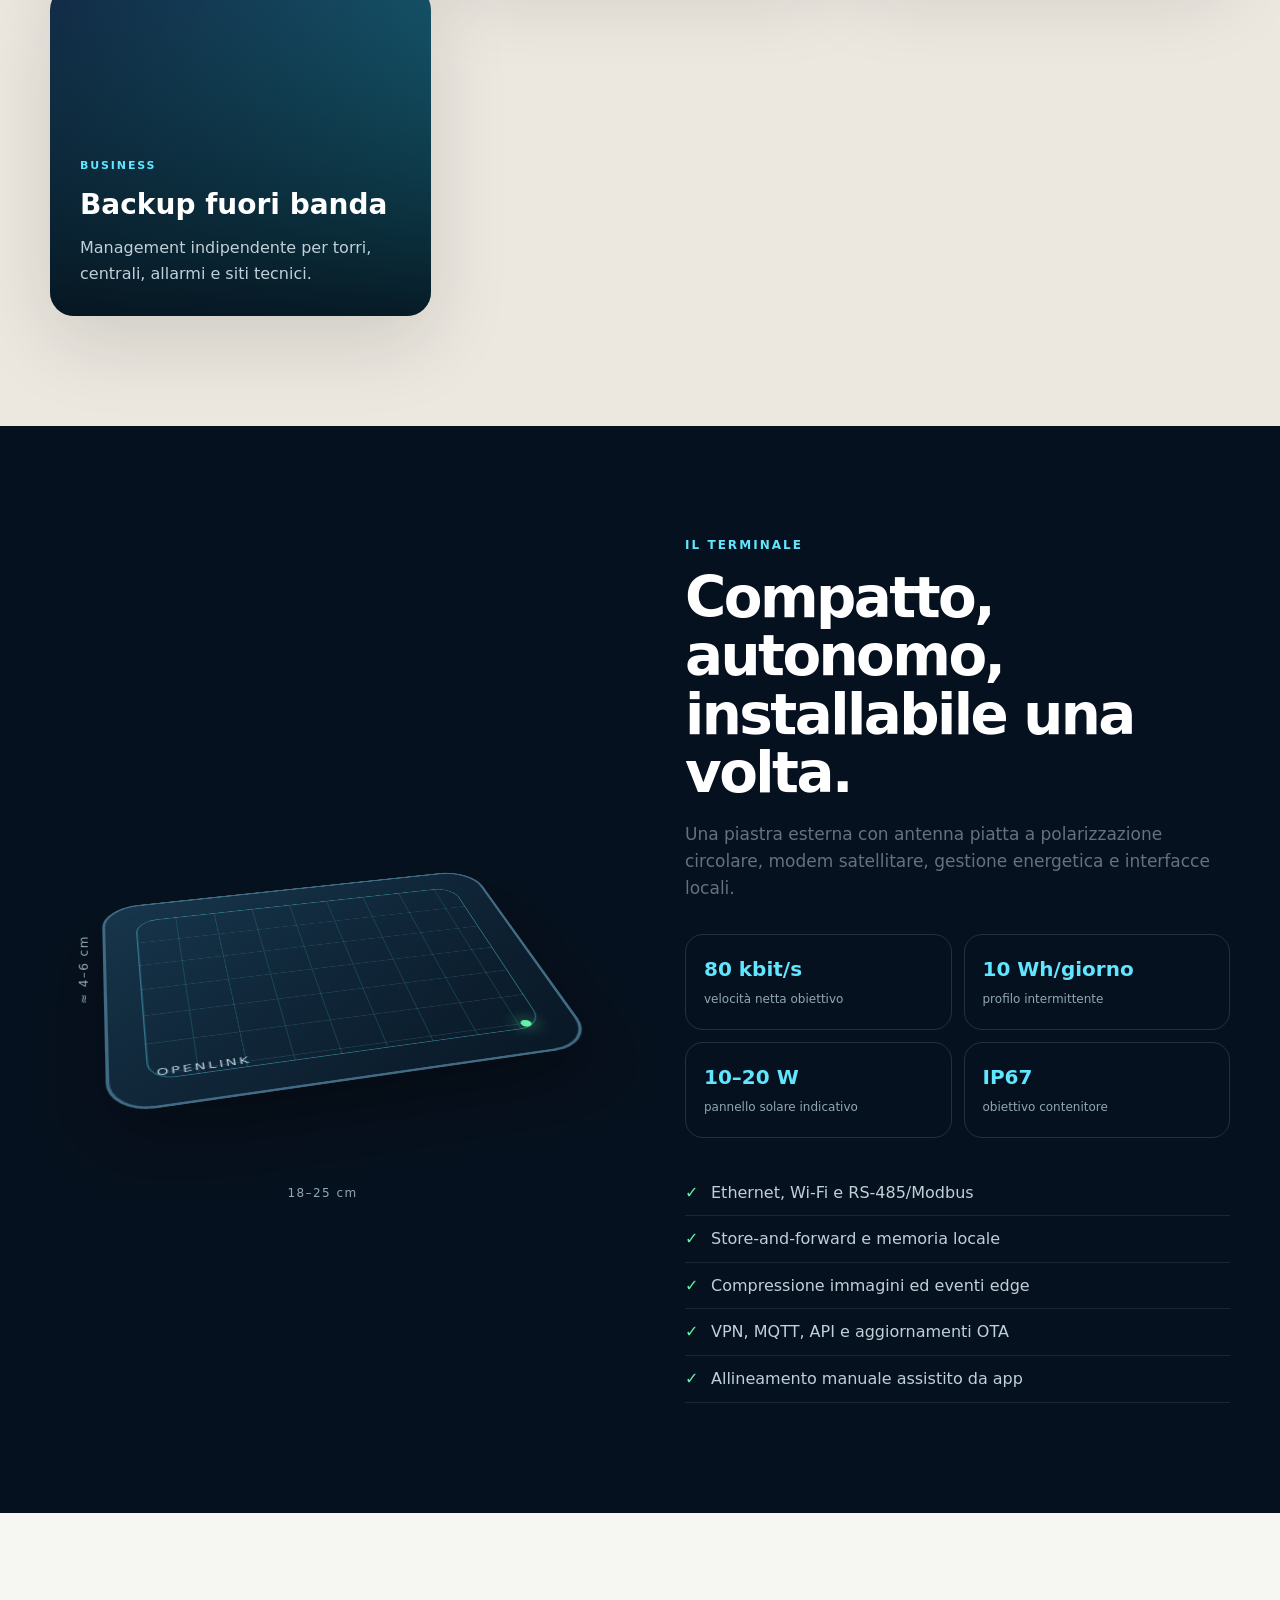
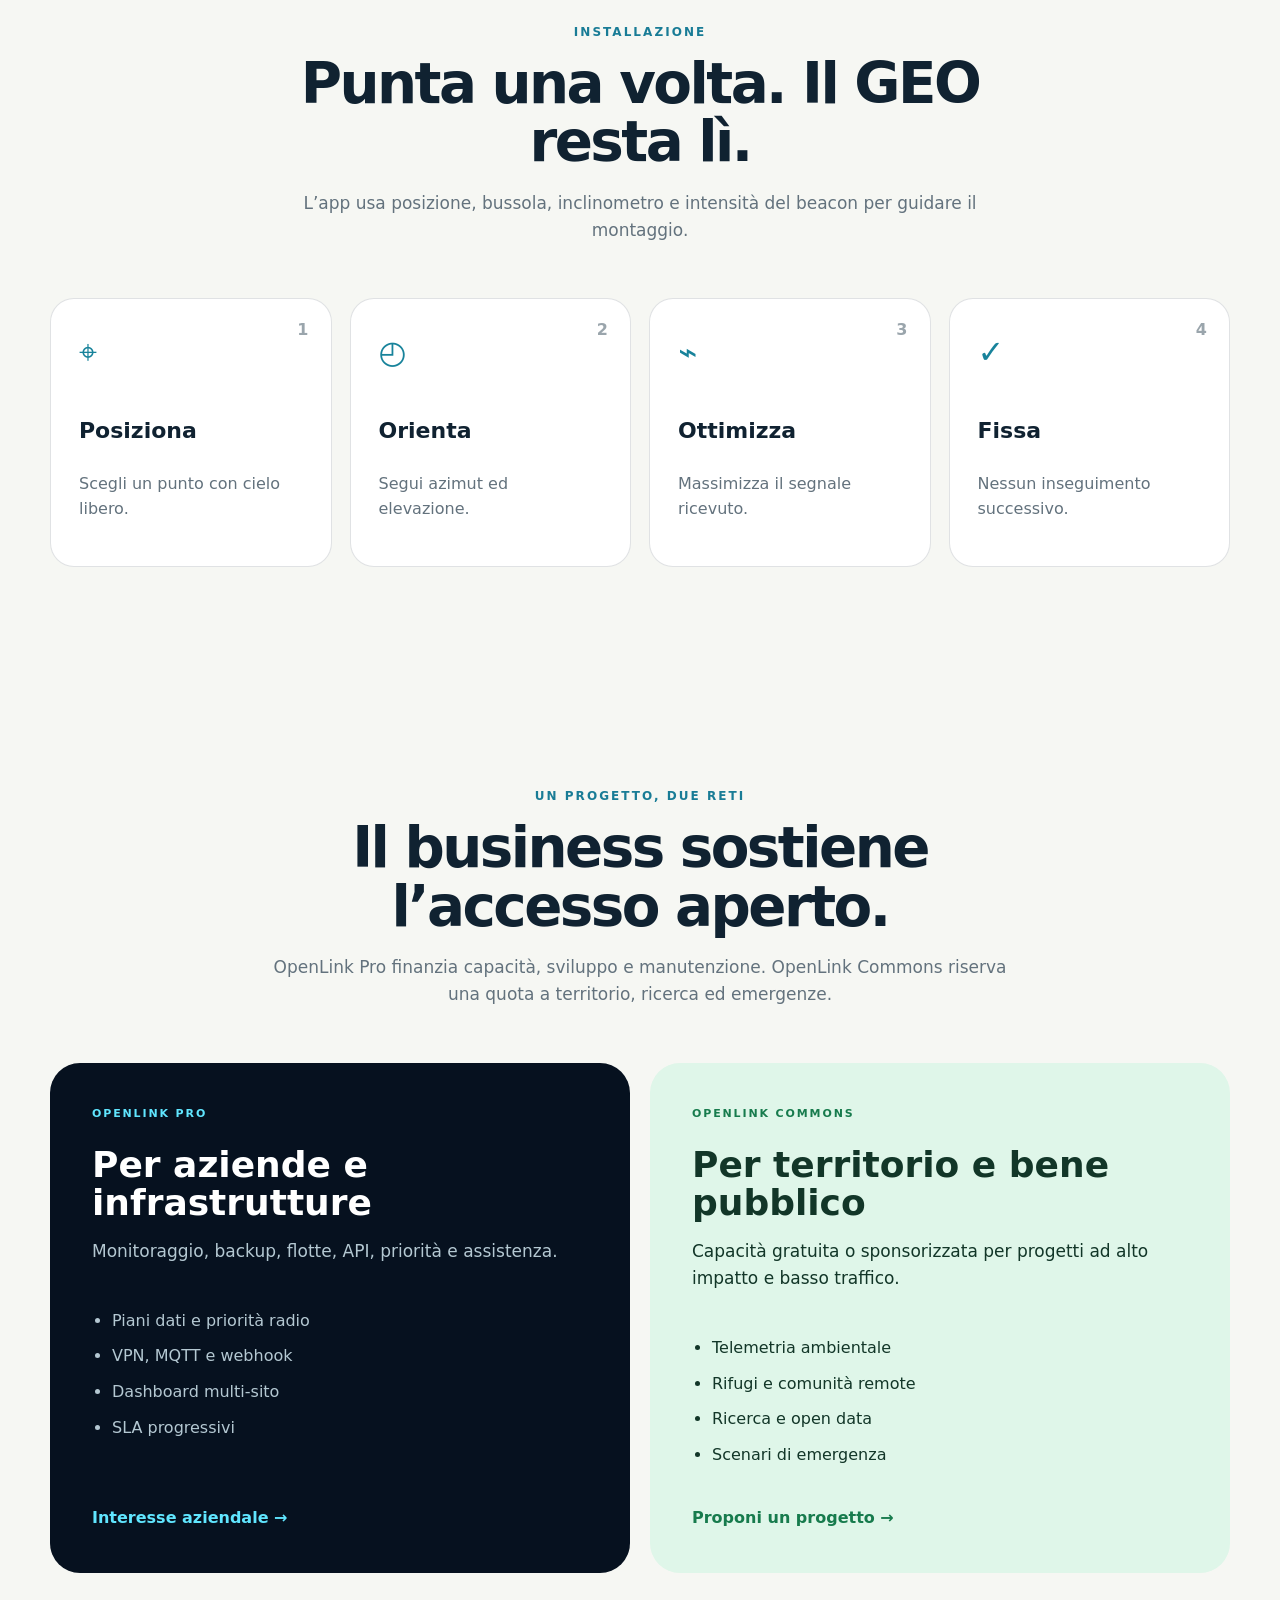
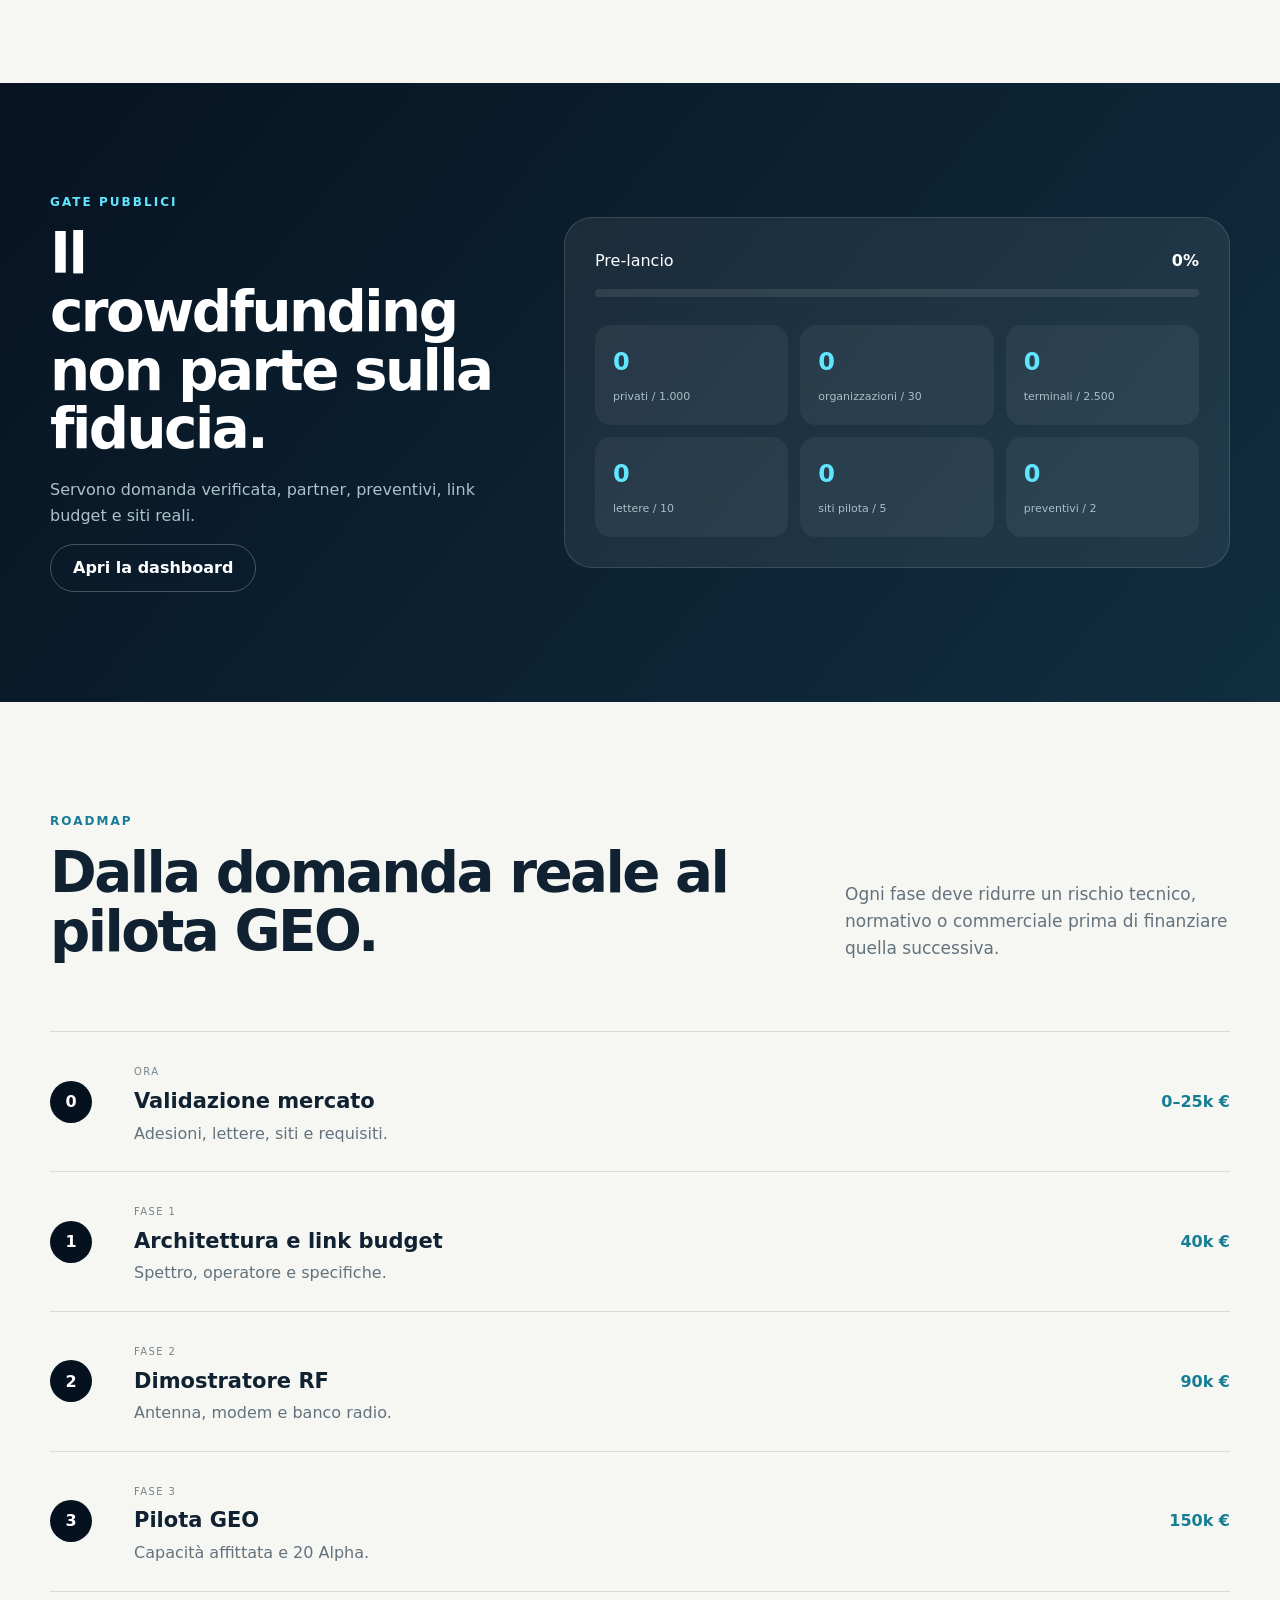
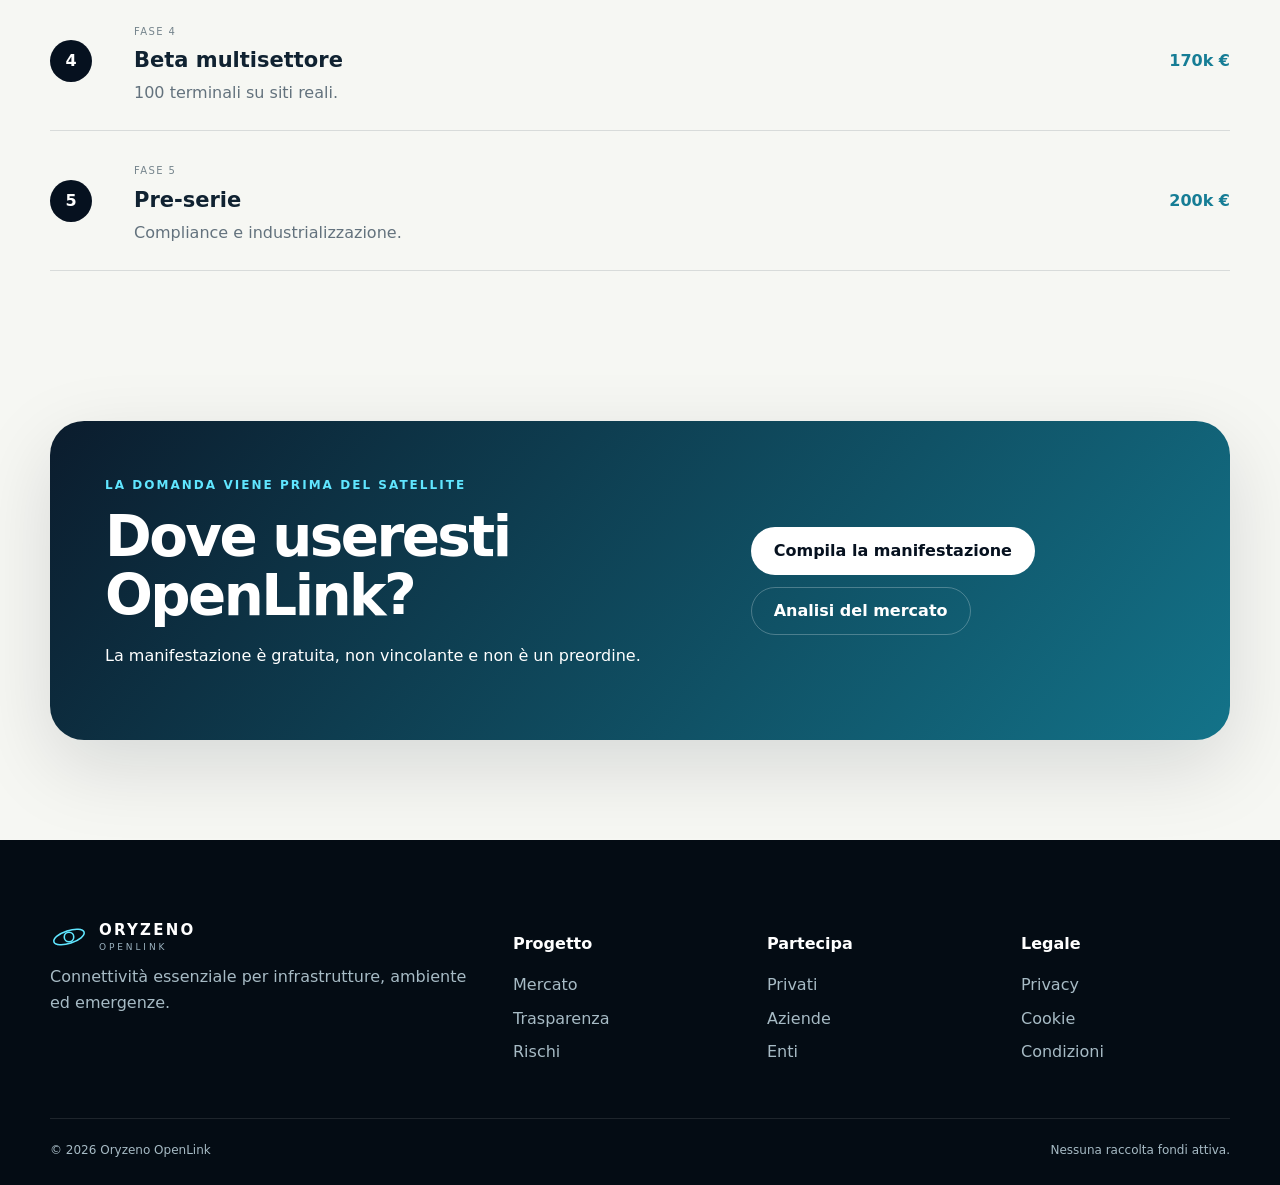
==== commit 0a3354d2: "Replace repository with classic root website" ====
--- a/index.html
+++ b/index.html
@@ -2,228 +2,146 @@
 <html lang="it">
 <head>
   <meta charset="utf-8">
-  <meta name="viewport" content="width=device-width, initial-scale=1">
-  <meta name="description" content="Oryzeno OpenLink: terminale satellitare open e a basso consumo per telemetria, fotografie e connettività essenziale in località remote.">
-  <meta name="theme-color" content="#08131f">
-  <title>Oryzeno OpenLink — Connettività essenziale, ovunque</title>
-  <link rel="stylesheet" href="styles.css">
-  <script src="config.js"></script>
-  <script defer src="app.js"></script>
+  <meta name="viewport" content="width=device-width,initial-scale=1">
+  <meta name="description" content="Oryzeno OpenLink: connettività satellitare essenziale per infrastrutture, ambiente, ricerca ed emergenze.">
+  <meta name="theme-color" content="#06111f">
+  <title>Oryzeno OpenLink — Connessione essenziale, ovunque</title>
+  <link rel="icon" href="assets/img/favicon.svg" type="image/svg+xml">
+  <link rel="stylesheet" href="assets/css/style.css">
+  <script defer src="assets/js/app.js"></script>
 </head>
 <body>
-  <a class="skip-link" href="#main">Vai al contenuto</a>
-  <header class="site-header">
-    <div class="container nav-wrap">
-      <a class="brand" href="index.html" aria-label="Oryzeno OpenLink, home">
-        <span class="brand-mark" aria-hidden="true">◉</span>
-        <span>ORYZENO <strong>OPENLINK</strong></span>
+  <a class="skip" href="#main">Vai al contenuto</a>
+  <header class="header" data-header>
+    <div class="container nav">
+      <a class="logo" href="index.html" aria-label="Oryzeno OpenLink">
+        <svg viewBox="0 0 48 48" aria-hidden="true"><circle cx="24" cy="24" r="6"/><ellipse cx="24" cy="24" rx="20" ry="8" transform="rotate(-18 24 24)"/></svg>
+        <span><strong>ORYZENO</strong><small>OPENLINK</small></span>
       </a>
-      <nav aria-label="Navigazione principale">
+      <button class="menu" type="button" aria-label="Apri menu" aria-expanded="false" data-menu><i></i><i></i><i></i></button>
+      <nav data-nav>
         <a href="#progetto">Progetto</a>
+        <a href="#usi">Applicazioni</a>
         <a href="#device">Device</a>
-        <a href="#roadmap">Roadmap</a>
-        <a href="#budget">Budget</a>
-        <a href="#sostieni" class="nav-cta">Sostieni</a>
+        <a href="#modello">Pro + Commons</a>
+        <a href="trasparenza.html">Trasparenza</a>
+        <a class="nav-cta" href="manifestazione.html">Partecipa</a>
       </nav>
     </div>
   </header>
 
   <main id="main">
     <section class="hero">
-      <div class="orb orb-one" aria-hidden="true"></div>
-      <div class="orb orb-two" aria-hidden="true"></div>
-      <div class="container hero-grid">
-        <div class="hero-copy">
-          <p class="eyebrow">PROGETTO OPEN · RETE GEO IN CAPACITÀ AFFITTATA</p>
-          <h1>Connettività essenziale per i luoghi dove la rete non arriva.</h1>
-          <p class="lead">Un terminale compatto, orientabile con un’app, alimentabile a batteria e pannello solare. Pensato per telemetria remota, fotografie, messaggi, piccoli trasferimenti e brevi stream a bassa qualità.</p>
-          <div class="hero-actions">
-            <a class="button primary" href="#sostieni">Sostieni il progetto</a>
-            <a class="button secondary" href="#roadmap">Esamina il piano</a>
+      <div class="hero-grid"></div>
+      <div class="container hero-layout">
+        <div class="hero-copy reveal">
+          <div class="status"><span></span> Fase di validazione pubblica</div>
+          <h1>Connessione essenziale.<br><em>Ovunque serva davvero.</em></h1>
+          <p>Un terminale satellitare a basso consumo per collegare impianti, sensori, telecamere e servizi di emergenza nei luoghi dove fibra e rete mobile non arrivano, o costano troppo.</p>
+          <div class="actions">
+            <a class="btn primary" href="manifestazione.html">Dichiara il tuo interesse</a>
+            <a class="btn ghost" href="#device">Scopri il terminale</a>
           </div>
-          <p class="prelaunch-notice"><strong>Stato:</strong> pre-lancio. Le donazioni reali resteranno disattivate finché non saranno inseriti i dati legali dell’organizzatore e l’identificativo PayPal.</p>
+          <div class="hero-metrics">
+            <div><strong>≈ 80 kbit/s</strong><span>obiettivo netto</span></div>
+            <div><strong>10 Wh/giorno</strong><span>uso intermittente</span></div>
+            <div><strong>18–25 cm</strong><span>antenna piatta</span></div>
+          </div>
         </div>
-        <div class="device-visual" role="img" aria-label="Rappresentazione del terminale satellitare Oryzeno OpenLink">
-          <div class="satellite-dot"></div>
-          <div class="signal signal-1"></div>
-          <div class="signal signal-2"></div>
-          <div class="signal signal-3"></div>
-          <div class="terminal">
-            <div class="terminal-face">
-              <div class="antenna-grid"></div>
-              <span class="terminal-logo">OPENLINK</span>
-            </div>
-            <div class="terminal-base"></div>
-          </div>
-          <div class="visual-label">Antenna piatta stimata 18–25 cm</div>
+
+        <div class="hero-art reveal" aria-label="Illustrazione del terminale OpenLink">
+          <div class="orbit orbit-a"></div><div class="orbit orbit-b"></div>
+          <svg viewBox="0 0 700 620" role="img">
+            <defs>
+              <linearGradient id="g1" x1="0" x2="1"><stop stop-color="#1c4055"/><stop offset="1" stop-color="#0a1c2c"/></linearGradient>
+              <linearGradient id="g2" x1="0" x2="1"><stop stop-color="#55e4ff" stop-opacity="0"/><stop offset=".6" stop-color="#55e4ff" stop-opacity=".55"/><stop offset="1" stop-color="#ffbd73" stop-opacity="0"/></linearGradient>
+            </defs>
+            <g class="sat"><rect x="500" y="70" width="64" height="44" rx="10" fill="#dceff4"/><rect x="420" y="76" width="72" height="32" rx="4" fill="#16445f"/><rect x="572" y="76" width="72" height="32" rx="4" fill="#16445f"/><path d="M532 114v28" stroke="#dceff4" stroke-width="5"/><path d="M514 144h36l-6 18h-24z" fill="#ffb15b"/></g>
+            <path d="M525 165C455 230 410 310 350 420" stroke="url(#g2)" stroke-width="70" fill="none"/>
+            <path d="M528 160C456 236 408 315 354 420" stroke="#69e9ff" stroke-width="2" stroke-dasharray="8 12" fill="none"/>
+            <g transform="translate(90 350)">
+              <ellipse cx="235" cy="170" rx="205" ry="40" fill="#02070c" opacity=".55"/>
+              <path d="M80 22h305l48 70-46 118H78L32 92z" fill="url(#g1)" stroke="#46738a" stroke-width="3"/>
+              <path d="M104 45h257l35 50-32 91H101L68 95z" fill="#081522" stroke="#63e6ff" stroke-opacity=".38"/>
+              <g stroke="#4bdaf0" opacity=".38"><path d="M83 72h298M76 101h310M72 130h305M92 159h278"/><path d="M122 46l-20 140M168 46l-11 140M214 46v140M260 46l11 140M306 46l20 140M350 46l28 140"/></g>
+              <circle cx="350" cy="174" r="6" fill="#63f2a8"/>
+              <rect x="112" y="207" width="244" height="30" rx="15" fill="#06111f" stroke="#34556b"/>
+              <text x="234" y="227" text-anchor="middle" fill="#b3d0dd" font-size="13" font-family="system-ui">ORYZENO OPENLINK</text>
+            </g>
+          </svg>
+          <span class="tag t1">Capacità GEO affittata</span><span class="tag t2">Terminale autonomo</span><span class="tag t3">Link essenziale</span>
+        </div>
+      </div>
+      <div class="container notice reveal"><strong>Prima dei soldi, le prove.</strong><span>La raccolta partirà solo dopo domanda verificata, preventivi reali, siti pilota e fattibilità RF.</span></div>
+    </section>
+
+    <section class="ticker" aria-label="Applicazioni"><div>STAZIONI METEO • FOTOVOLTAICO • WEBCAM IN QUOTA • INCENDI • ACQUEDOTTI • RIFUGI • TELECOM • PROTEZIONE CIVILE • EDGE CLOUD • STAZIONI METEO • FOTOVOLTAICO • WEBCAM IN QUOTA •</div></section>
+
+    <section id="progetto" class="section light">
+      <div class="container">
+        <div class="heading split reveal"><div><span class="kicker">Il problema</span><h2>Molti sistemi devono essere connessi.<br>Non hanno bisogno di banda larga costosa.</h2></div><p>Telemetria, allarmi, fotografie e comandi richiedono affidabilità, non centinaia di megabit. OpenLink nasce per coprire lo spazio tra IoT satellitare ultralento e terminali broadband professionali.</p></div>
+        <div class="cards four">
+          <article class="card reveal"><b>01</b><div class="icon">€</div><h3>Costi sproporzionati</h3><p>Un impianto che invia pochi MB al mese non dovrebbe pagare un collegamento professionale completo.</p></article>
+          <article class="card reveal"><b>02</b><div class="icon">⚡</div><h3>Consumi elevati</h3><p>Molte soluzioni richiedono alimentazione continua, batterie grandi e pannelli sovradimensionati.</p></article>
+          <article class="card reveal"><b>03</b><div class="icon">⌖</div><h3>Installazione complessa</h3><p>Puntamento, configurazione e manutenzione spesso richiedono tecnici specializzati.</p></article>
+          <article class="card accent reveal"><b>04</b><div class="icon">↗</div><h3>La risposta essenziale</h3><p>Un terminale progettato attorno a dati, allarmi, immagini e clip brevi, non al consumo domestico.</p></article>
         </div>
       </div>
     </section>
 
-    <section class="campaign-strip" aria-label="Stato raccolta">
-      <div class="container campaign-grid">
-        <div>
-          <span class="metric-label">Raccolti</span>
-          <strong class="metric" id="raisedAmount">€0</strong>
-        </div>
-        <div>
-          <span class="metric-label">Obiettivo fase pilota</span>
-          <strong class="metric" id="goalAmount">€500.000</strong>
-        </div>
-        <div>
-          <span class="metric-label">Sostenitori</span>
-          <strong class="metric" id="supporterCount">0</strong>
-        </div>
-        <div class="progress-wrap">
-          <div class="progress-copy"><span>Avanzamento</span><strong id="progressPercent">0%</strong></div>
-          <div class="progress-track" aria-label="Avanzamento raccolta"><span id="progressBar"></span></div>
+    <section id="usi" class="section sand">
+      <div class="container">
+        <div class="heading center reveal"><span class="kicker">Dove crea valore</span><h2>Una rete per ciò che oggi resta fuori rete.</h2><p>Dalla montagna all’industria, lo stesso terminale può diventare gateway, backup o canale primario.</p></div>
+        <div class="use-grid">
+          <article class="use large solar reveal"><span>ENERGIA</span><h3>Fotovoltaico, eolico e accumuli</h3><p>Produzione, inverter, batterie, allarmi, immagini e controllo remoto.</p></article>
+          <article class="use weather reveal"><span>AMBIENTE</span><h3>Stazioni meteo e in quota</h3><p>Dati atmosferici, neve, ghiacciai, frane e qualità dell’aria.</p></article>
+          <article class="use cam reveal"><span>VISIONE</span><h3>Webcam e monitoraggio</h3><p>Thumbnail frequenti, fotografie complete e clip attivate da evento.</p></article>
+          <article class="use fire reveal"><span>SICUREZZA</span><h3>Preallerta incendi</h3><p>Sensori, termocamere, stazioni locali e gateway LoRa distribuiti.</p></article>
+          <article class="use refuge reveal"><span>TERRITORIO</span><h3>Rifugi e luoghi isolati</h3><p>Meteo, energia, serbatoi, accesso essenziale e messaggi di emergenza.</p></article>
+          <article class="use telecom reveal"><span>BUSINESS</span><h3>Backup fuori banda</h3><p>Management indipendente per torri, centrali, allarmi e siti tecnici.</p></article>
         </div>
       </div>
     </section>
 
-    <section id="progetto" class="section">
-      <div class="container split">
-        <div>
-          <p class="eyebrow">LA MISSIONE</p>
-          <h2>Internet minimale, non una nuova rete consumer.</h2>
+    <section id="device" class="section dark device-section">
+      <div class="container device-layout">
+        <div class="device-visual reveal">
+          <div class="device-box"><div class="panel-grid"></div><div class="led"></div><div class="device-name">OPENLINK</div></div>
+          <div class="dimension horizontal">18–25 cm</div><div class="dimension vertical">≈ 4–6 cm</div>
         </div>
-        <div class="prose">
-          <p>OpenLink nasce per baite, impianti isolati, agricoltura, monitoraggio ambientale, protezione civile e infrastrutture senza copertura terrestre. Il progetto non prevede il lancio immediato di un satellite privato: la prima rete utilizzerà capacità affittata su un satellite geostazionario e concentrerà lo sviluppo sul terminale, sul protocollo e sul gateway.</p>
-          <p>La velocità obiettivo è fino a <strong>80–100 kbit/s netti</strong> durante brevi sessioni. Il servizio gratuito dovrà avere quote e priorità: telemetria e allarmi prima di fotografie e video. Nessuna capacità sarà descritta come garantita finché non sarà firmato un contratto con l’operatore satellitare.</p>
-        </div>
-      </div>
-      <div class="container cards three">
-        <article class="card"><span class="card-index">01</span><h3>Telemetria</h3><p>Sensori, allarmi, stato impianti, meteo, energia, livelli e localizzazione.</p></article>
-        <article class="card"><span class="card-index">02</span><h3>Immagini e audio</h3><p>Fotografie compresse, messaggi vocali e clip brevi inviati a richiesta o su evento.</p></article>
-        <article class="card"><span class="card-index">03</span><h3>Accesso essenziale</h3><p>Messaggistica, pagine leggere e piccoli dati tramite proxy e limiti equi di utilizzo.</p></article>
-      </div>
-    </section>
-
-    <section id="device" class="section section-dark">
-      <div class="container">
-        <p class="eyebrow">IL TERMINALE</p>
-        <h2>Compatto, fisso e allineabile dallo smartphone.</h2>
-        <div class="spec-grid">
-          <div class="spec"><span>Ingombro obiettivo</span><strong>22 × 22 × 6 cm</strong><small>prima generazione, batteria esclusa o modulare</small></div>
-          <div class="spec"><span>Antenna</span><strong>18–25 cm</strong><small>patch array a polarizzazione circolare</small></div>
-          <div class="spec"><span>Velocità target</span><strong>10 kB/s</strong><small>circa 80 kbit/s netti, a burst</small></div>
-          <div class="spec"><span>Energia target</span><strong>10 Wh/giorno</strong><small>telemetria e sessioni limitate, non streaming continuo</small></div>
-          <div class="spec"><span>Alimentazione</span><strong>12–24 V / solare</strong><small>LiFePO₄ e pannello da 10–20 W</small></div>
-          <div class="spec"><span>Interfacce locali</span><strong>Wi-Fi · Ethernet · RS-485</strong><small>sensori, telecamere e controller industriali</small></div>
-        </div>
-        <div class="alignment-flow">
-          <div><b>1</b><span>L’app calcola azimut ed elevazione dal GPS.</span></div>
-          <div><b>2</b><span>L’utente inclina il terminale seguendo la guida visiva.</span></div>
-          <div><b>3</b><span>Il beacon radio completa l’allineamento con un indicatore di segnale.</span></div>
-          <div><b>4</b><span>Il dispositivo resta fisso: il satellite GEO non richiede inseguimento.</span></div>
+        <div class="device-copy reveal"><span class="kicker light-kicker">Il terminale</span><h2>Compatto, autonomo, installabile una volta.</h2><p>Una piastra esterna con antenna piatta a polarizzazione circolare, modem satellitare, gestione energetica e interfacce locali.</p>
+          <div class="specs"><div><strong>80 kbit/s</strong><span>velocità netta obiettivo</span></div><div><strong>10 Wh/giorno</strong><span>profilo intermittente</span></div><div><strong>10–20 W</strong><span>pannello solare indicativo</span></div><div><strong>IP67</strong><span>obiettivo contenitore</span></div></div>
+          <ul class="checks"><li>Ethernet, Wi‑Fi e RS‑485/Modbus</li><li>Store-and-forward e memoria locale</li><li>Compressione immagini ed eventi edge</li><li>VPN, MQTT, API e aggiornamenti OTA</li><li>Allineamento manuale assistito da app</li></ul>
         </div>
       </div>
     </section>
 
-    <section id="roadmap" class="section">
-      <div class="container section-heading">
-        <div><p class="eyebrow">ROADMAP A SOGLIE</p><h2>Ogni tranche finanzia un risultato verificabile.</h2></div>
-        <p>La raccolta è “keep-it-all”: i fondi vengono acquisiti e impiegati progressivamente anche se l’obiettivo complessivo non viene raggiunto. Verrà finanziato il massimo numero possibile di attività in ordine di priorità.</p>
-      </div>
-      <div class="container milestones">
-        <article class="milestone"><div class="milestone-money">€30.000</div><div><span>FASE 1</span><h3>Assetto legale e architettura di sistema</h3><p>Costituzione o selezione del soggetto organizzatore, consulenza telecomunicazioni, privacy, fiscalità, analisi frequenze, requisiti e richiesta di offerte agli operatori GEO.</p><ul><li>Deliverable: dossier legale e tecnico pubblico</li><li>Durata stimata: 8–12 settimane</li></ul></div></article>
-        <article class="milestone"><div class="milestone-money">+ €70.000</div><div><span>FASE 2 · CUMULATIVO €100.000</span><h3>Dimostratore radio e link budget validato</h3><p>Banco SDR, amplificatore, antenna sperimentale, modem, simulatore di canale e test con capacità satellitare o emulatore dell’operatore.</p><ul><li>Deliverable: collegamento dati dimostrato in laboratorio</li><li>Durata stimata: 4–6 mesi</li></ul></div></article>
-        <article class="milestone"><div class="milestone-money">+ €95.000</div><div><span>FASE 3 · CUMULATIVO €195.000</span><h3>20 terminali Alpha e app di puntamento</h3><p>PCB RF, firmware, enclosure, gestione energia, app/PWA per azimut ed elevazione, API gateway e sicurezza di base.</p><ul><li>Deliverable: 20 prototipi funzionanti</li><li>Durata stimata: 5–8 mesi</li></ul></div></article>
-        <article class="milestone"><div class="milestone-money">+ €90.000</div><div><span>FASE 4 · CUMULATIVO €285.000</span><h3>Capacità GEO e gateway pilota</h3><p>Contratto pilota, banda e airtime per test, stazione gateway, infrastruttura cloud, monitoraggio e code di priorità.</p><ul><li>Deliverable: servizio end-to-end limitato</li><li>Durata stimata: 6–12 mesi di esercizio</li></ul></div></article>
-        <article class="milestone"><div class="milestone-money">+ €70.000</div><div><span>FASE 5 · CUMULATIVO €355.000</span><h3>Beta sul campo in siti remoti</h3><p>100 nodi beta, installazioni in baite e impianti, kit solare, test stagionali, misure di disponibilità e consumo.</p><ul><li>Deliverable: rapporto pubblico dei test</li><li>Durata stimata: 6–9 mesi</li></ul></div></article>
-        <article class="milestone"><div class="milestone-money">+ €95.000</div><div><span>FASE 6 · CUMULATIVO €450.000</span><h3>Pre-certificazione e industrializzazione</h3><p>Pre-compliance RED/EMC/sicurezza, revisione RF, DFM, distinta base, test ambientali e preserie.</p><ul><li>Deliverable: design candidato alla certificazione</li><li>Durata stimata: 6–10 mesi</li></ul></div></article>
-        <article class="milestone highlight"><div class="milestone-money">+ €50.000</div><div><span>FASE 7 · OBIETTIVO €500.000</span><h3>Riserva, sicurezza e trasparenza</h3><p>Contingenza tecnica, commissioni di pagamento, chargeback, audit della spesa, penetration test e pubblicazione periodica dei rendiconti.</p><ul><li>Deliverable: riserva operativa e rendiconto finale</li><li>Durata: lungo l’intero progetto</li></ul></div></article>
+    <section class="section install">
+      <div class="container"><div class="heading center reveal"><span class="kicker">Installazione</span><h2>Punta una volta. Il GEO resta lì.</h2><p>L’app usa posizione, bussola, inclinometro e intensità del beacon per guidare il montaggio.</p></div>
+        <div class="steps"><article class="step reveal"><b>1</b><div>⌖</div><h3>Posiziona</h3><p>Scegli un punto con cielo libero.</p></article><article class="step reveal"><b>2</b><div>◴</div><h3>Orienta</h3><p>Segui azimut ed elevazione.</p></article><article class="step reveal"><b>3</b><div>⌁</div><h3>Ottimizza</h3><p>Massimizza il segnale ricevuto.</p></article><article class="step reveal"><b>4</b><div>✓</div><h3>Fissa</h3><p>Nessun inseguimento successivo.</p></article></div>
       </div>
     </section>
 
-    <section id="budget" class="section section-soft">
-      <div class="container split">
-        <div><p class="eyebrow">BUDGET</p><h2>500.000 € per arrivare a un pilota verificabile.</h2></div>
-        <div class="prose"><p>Le cifre sono stime iniziali, non preventivi vincolanti. Il costo della capacità satellitare dipenderà da copertura, banda, EIRP/G/T, volume, priorità e durata contrattuale. Ogni variazione materiale sarà pubblicata con motivazione.</p></div>
-      </div>
-      <div class="container budget-layout">
-        <div class="budget-list">
-          <div><span>Legale, spettro e sistema</span><b>€30.000 · 6%</b></div>
-          <div><span>Dimostratore radio</span><b>€70.000 · 14%</b></div>
-          <div><span>Terminali Alpha e software</span><b>€95.000 · 19%</b></div>
-          <div><span>Capacità GEO e gateway pilota</span><b>€90.000 · 18%</b></div>
-          <div><span>Beta e test sul campo</span><b>€70.000 · 14%</b></div>
-          <div><span>Compliance e industrializzazione</span><b>€95.000 · 19%</b></div>
-          <div><span>Riserva, pagamenti e sicurezza</span><b>€50.000 · 10%</b></div>
-        </div>
-        <div class="budget-total"><span>OBIETTIVO</span><strong>€500k</strong><p>Il goal finanzia ricerca, prototipazione e pilota. Non include il lancio di un satellite, la produzione di massa né la garanzia di servizio gratuito permanente.</p></div>
-      </div>
-      <div class="container stretch-grid">
-        <article><span>STRETCH €650K</span><h3>500 dispositivi Beta</h3><p>Preserie ampliata e maggiore durata del contratto di capacità pilota.</p></article>
-        <article><span>STRETCH €900K</span><h3>Tre aree dimostrative</h3><p>Piloti con enti montani, agricoltura o protezione civile in aree differenti.</p></article>
-        <article><span>STRETCH €1,5M</span><h3>Servizio regionale</h3><p>Gateway ridondato, capacità maggiore e avvio della certificazione completa.</p></article>
+    <section id="modello" class="section light">
+      <div class="container"><div class="heading center reveal"><span class="kicker">Un progetto, due reti</span><h2>Il business sostiene l’accesso aperto.</h2><p>OpenLink Pro finanzia capacità, sviluppo e manutenzione. OpenLink Commons riserva una quota a territorio, ricerca ed emergenze.</p></div>
+        <div class="dual"><article class="plan pro reveal"><span>OPENLINK PRO</span><h3>Per aziende e infrastrutture</h3><p>Monitoraggio, backup, flotte, API, priorità e assistenza.</p><ul><li>Piani dati e priorità radio</li><li>VPN, MQTT e webhook</li><li>Dashboard multi-sito</li><li>SLA progressivi</li></ul><a href="manifestazione.html?tipo=azienda">Interesse aziendale →</a></article>
+        <article class="plan commons reveal"><span>OPENLINK COMMONS</span><h3>Per territorio e bene pubblico</h3><p>Capacità gratuita o sponsorizzata per progetti ad alto impatto e basso traffico.</p><ul><li>Telemetria ambientale</li><li>Rifugi e comunità remote</li><li>Ricerca e open data</li><li>Scenari di emergenza</li></ul><a href="manifestazione.html?tipo=ente">Proponi un progetto →</a></article></div>
       </div>
     </section>
 
-    <section class="section" id="rischi">
-      <div class="container split">
-        <div><p class="eyebrow">TRASPARENZA</p><h2>Il progetto può non riuscire.</h2></div>
-        <div class="prose"><p>Un collegamento satellitare dipende da spettro, operatore, copertura, link budget, certificazioni e disponibilità finanziaria. La donazione non acquista un dispositivo, un abbonamento, quote societarie o un rendimento. Consulta l’informativa completa sui <a href="risks.html">rischi del progetto</a> e le <a href="terms.html">condizioni della raccolta</a>.</p></div>
-      </div>
-      <div class="container risk-cards">
-        <article><h3>Rischio tecnico</h3><p>Il terminale potrebbe richiedere antenna, potenza o costi superiori agli obiettivi.</p></article>
-        <article><h3>Rischio commerciale</h3><p>L’operatore potrebbe non offrire capacità compatibile a condizioni sostenibili.</p></article>
-        <article><h3>Rischio normativo</h3><p>Frequenze, autorizzazioni o certificazioni potrebbero limitare tempi e funzionalità.</p></article>
-        <article><h3>Rischio finanziario</h3><p>I fondi raccolti potrebbero finanziare solo le prime fasi senza arrivare al pilota.</p></article>
+    <section class="section evidence">
+      <div class="container evidence-layout"><div class="reveal"><span class="kicker light-kicker">Gate pubblici</span><h2>Il crowdfunding non parte sulla fiducia.</h2><p>Servono domanda verificata, partner, preventivi, link budget e siti reali.</p><a class="btn outline" href="trasparenza.html">Apri la dashboard</a></div>
+        <div class="gate reveal"><div class="gate-head"><span>Pre-lancio</span><strong data-gate>0%</strong></div><div class="bar"><i data-bar></i></div><div class="gate-grid"><div><strong data-count="individuals">0</strong><span>privati / 1.000</span></div><div><strong data-count="organisations">0</strong><span>organizzazioni / 30</span></div><div><strong data-count="devices">0</strong><span>terminali / 2.500</span></div><div><strong data-count="letters">0</strong><span>lettere / 10</span></div><div><strong data-count="pilots">0</strong><span>siti pilota / 5</span></div><div><strong data-count="quotes">0</strong><span>preventivi / 2</span></div></div></div>
       </div>
     </section>
 
-    <section id="sostieni" class="section support-section">
-      <div class="container support-grid">
-        <div>
-          <p class="eyebrow">SOSTIENI OPENLINK</p>
-          <h2>Una donazione libera alla ricerca e prototipazione.</h2>
-          <p>La donazione è volontaria e non costituisce acquisto, investimento o preordine. I fondi vengono utilizzati progressivamente; il mancato raggiungimento del goal non comporta rimborso automatico, salvo i diritti inderogabili previsti dalla legge, transazioni non autorizzate o decisione dell’organizzatore.</p>
-          <div class="legal-check">
-            <input type="checkbox" id="termsConsent">
-            <label for="termsConsent">Dichiaro di aver letto <a href="terms.html">condizioni</a>, <a href="refunds.html">politica rimborsi</a>, <a href="privacy.html">privacy</a> e <a href="risks.html">rischi</a>.</label>
-          </div>
-        </div>
-        <div class="donation-panel">
-          <div class="donation-status" id="donationStatus">
-            <strong>Donazioni non ancora attive</strong>
-            <p>Occorre completare i dati dell’organizzatore e configurare il pulsante PayPal.</p>
-          </div>
-          <div id="paypal-donate-button-container" aria-live="polite"></div>
-          <button id="enablePaypal" class="button primary full" type="button" disabled>Continua con PayPal</button>
-          <p class="fine-print">PayPal viene caricato solo dopo un’azione esplicita. Il pagamento sarà elaborato da PayPal secondo le sue condizioni e informative.</p>
-        </div>
-      </div>
-    </section>
+    <section class="section roadmap-section"><div class="container"><div class="heading split reveal"><div><span class="kicker">Roadmap</span><h2>Dalla domanda reale al pilota GEO.</h2></div><p>Ogni fase deve ridurre un rischio tecnico, normativo o commerciale prima di finanziare quella successiva.</p></div>
+      <div class="roadmap"><article><b>0</b><div><span>ORA</span><h3>Validazione mercato</h3><p>Adesioni, lettere, siti e requisiti.</p></div><strong>0–25k €</strong></article><article><b>1</b><div><span>FASE 1</span><h3>Architettura e link budget</h3><p>Spettro, operatore e specifiche.</p></div><strong>40k €</strong></article><article><b>2</b><div><span>FASE 2</span><h3>Dimostratore RF</h3><p>Antenna, modem e banco radio.</p></div><strong>90k €</strong></article><article><b>3</b><div><span>FASE 3</span><h3>Pilota GEO</h3><p>Capacità affittata e 20 Alpha.</p></div><strong>150k €</strong></article><article><b>4</b><div><span>FASE 4</span><h3>Beta multisettore</h3><p>100 terminali su siti reali.</p></div><strong>170k €</strong></article><article><b>5</b><div><span>FASE 5</span><h3>Pre-serie</h3><p>Compliance e industrializzazione.</p></div><strong>200k €</strong></article></div>
+    </div></section>
 
-    <section class="section faq-section">
-      <div class="container">
-        <p class="eyebrow">DOMANDE FREQUENTI</p>
-        <h2>Prima di contribuire</h2>
-        <div class="faq">
-          <details><summary>Riceverò un terminale?</summary><p>No. In questa fase la contribuzione è una donazione senza ricompensa o preordine. Eventuali programmi beta saranno oggetto di condizioni separate.</p></details>
-          <details><summary>Cosa succede se non si raggiungono 500.000 €?</summary><p>I fondi non vengono restituiti automaticamente. Saranno impiegati nelle fasi prioritarie realizzabili e rendicontati pubblicamente.</p></details>
-          <details><summary>La connessione sarà davvero gratuita?</summary><p>È l’obiettivo sociale del progetto, con quote e priorità. Non è ancora una promessa contrattuale: dipenderà dai costi ricorrenti della capacità satellitare e dai finanziamenti continuativi.</p></details>
-          <details><summary>È già stato scelto un operatore satellitare?</summary><p>No. La Fase 1 include richieste di offerta e verifica tecnica con operatori GEO compatibili.</p></details>
-          <details><summary>Il dispositivo farà video continuo?</summary><p>No. Il progetto mira a telemetria, fotografie e brevi stream o clip a qualità ridotta. Lo streaming permanente sarebbe incompatibile con il budget energetico e il modello gratuito.</p></details>
-        </div>
-      </div>
-    </section>
+    <section class="cta"><div class="container cta-box reveal"><div><span class="kicker light-kicker">La domanda viene prima del satellite</span><h2>Dove useresti OpenLink?</h2><p>La manifestazione è gratuita, non vincolante e non è un preordine.</p></div><div><a class="btn white" href="manifestazione.html">Compila la manifestazione</a><a class="btn outline" href="mercato.html">Analisi del mercato</a></div></div></section>
   </main>
 
-  <footer>
-    <div class="container footer-grid">
-      <div><a class="brand" href="index.html"><span class="brand-mark">◉</span><span>ORYZENO <strong>OPENLINK</strong></span></a><p>Progetto open per connettività essenziale in aree remote.</p></div>
-      <div><h3>Documenti</h3><a href="terms.html">Condizioni raccolta</a><a href="refunds.html">Rimborsi</a><a href="privacy.html">Privacy</a><a href="cookies.html">Cookie</a><a href="risks.html">Rischi</a></div>
-      <div><h3>Stato legale</h3><p id="organiserSummary">Dati organizzatore da completare prima dell’attivazione.</p></div>
-    </div>
-    <div class="container footer-bottom"><span>© 2026 Oryzeno OpenLink</span><span>Versione documenti: 4 agosto 2026</span></div>
-  </footer>
-
-  <div class="cookie-banner" id="cookieBanner" hidden>
-    <div><strong>Privacy e servizi esterni</strong><p>Il sito non usa analytics. PayPal viene caricato solo quando scegli di procedere al pagamento.</p></div>
-    <button id="cookieOk" class="button secondary" type="button">Ho capito</button>
-    <a href="cookies.html">Dettagli</a>
-  </div>
+  <footer class="footer"><div class="container footer-grid"><div><a class="logo" href="index.html"><svg viewBox="0 0 48 48"><circle cx="24" cy="24" r="6"/><ellipse cx="24" cy="24" rx="20" ry="8" transform="rotate(-18 24 24)"/></svg><span><strong>ORYZENO</strong><small>OPENLINK</small></span></a><p>Connettività essenziale per infrastrutture, ambiente ed emergenze.</p></div><div><h4>Progetto</h4><a href="mercato.html">Mercato</a><a href="trasparenza.html">Trasparenza</a><a href="rischi.html">Rischi</a></div><div><h4>Partecipa</h4><a href="manifestazione.html?tipo=privato">Privati</a><a href="manifestazione.html?tipo=azienda">Aziende</a><a href="manifestazione.html?tipo=ente">Enti</a></div><div><h4>Legale</h4><a href="privacy.html">Privacy</a><a href="cookies.html">Cookie</a><a href="termini.html">Condizioni</a></div></div><div class="container footer-bottom"><span>© <span data-year></span> Oryzeno OpenLink</span><span>Nessuna raccolta fondi attiva.</span></div></footer>
 </body>
-</html>
+</html>
--- a/assets/css/style.css
+++ b/assets/css/style.css
@@ -0,0 +1 @@
+:root{--navy:#06111f;--navy2:#0b1d2d;--cyan:#60e6ff;--orange:#ffb56b;--green:#64f2a7;--paper:#f6f7f3;--sand:#ece8df;--ink:#102231;--muted:#63727d;--line:rgba(16,34,49,.13);--radius:24px;--shadow:0 26px 80px rgba(4,17,30,.13)}*{box-sizing:border-box}html{scroll-behavior:smooth}body{margin:0;font-family:Inter,ui-sans-serif,system-ui,-apple-system,BlinkMacSystemFont,"Segoe UI",sans-serif;color:var(--ink);background:var(--paper);line-height:1.6}a{color:inherit;text-decoration:none}img,svg{display:block;max-width:100%}.container{width:min(1180px,calc(100% - 40px));margin:auto}.skip{position:fixed;left:16px;top:-60px;background:white;padding:10px 16px;z-index:999}.skip:focus{top:16px}.header{position:fixed;inset:0 0 auto;z-index:100;background:rgba(6,17,31,.66);backdrop-filter:blur(18px);border-bottom:1px solid rgba(255,255,255,.08);transition:.25s}.header.scrolled{background:rgba(6,17,31,.94)}.nav{height:76px;display:flex;align-items:center;justify-content:space-between}.logo{display:flex;align-items:center;gap:11px;color:white}.logo svg{width:38px;height:38px;fill:none;stroke:var(--cyan);stroke-width:2}.logo span{display:grid;line-height:1}.logo strong{font-size:15px;letter-spacing:.15em}.logo small{font-size:9px;letter-spacing:.32em;color:#9db4c1;margin-top:5px}.nav nav{display:flex;align-items:center;gap:28px;color:#c6d4dc;font-size:14px}.nav nav a:hover{color:white}.nav-cta{padding:11px 17px;border-radius:999px;background:var(--cyan);color:var(--navy)!important;font-weight:800}.menu{display:none;background:none;border:0;width:42px;padding:8px}.menu i{display:block;height:2px;background:white;margin:6px}.hero{min-height:820px;background:radial-gradient(circle at 72% 30%,rgba(57,190,225,.18),transparent 30%),linear-gradient(145deg,#06111f,#0a2032 65%,#06111f);color:white;position:relative;overflow:hidden;padding:150px 0 52px}.hero-grid{position:absolute;inset:0;background-image:linear-gradient(rgba(255,255,255,.035) 1px,transparent 1px),linear-gradient(90deg,rgba(255,255,255,.035) 1px,transparent 1px);background-size:54px 54px;mask-image:linear-gradient(to bottom,black,transparent 88%)}.hero-layout{position:relative;display:grid;grid-template-columns:1.05fr .95fr;align-items:center;gap:50px}.status{display:inline-flex;gap:10px;align-items:center;font-size:12px;letter-spacing:.12em;text-transform:uppercase;color:#a9c2cf;border:1px solid rgba(255,255,255,.13);border-radius:999px;padding:8px 12px}.status span{width:8px;height:8px;border-radius:50%;background:var(--green);box-shadow:0 0 16px var(--green)}h1,h2,h3,p{margin-top:0}.hero h1{font-size:clamp(50px,6.2vw,84px);line-height:.98;letter-spacing:-.055em;margin:28px 0}.hero h1 em{font-style:normal;color:var(--cyan)}.hero-copy>p{font-size:19px;color:#b8cad4;max-width:650px}.actions{display:flex;flex-wrap:wrap;gap:12px;margin:32px 0}.btn{display:inline-flex;align-items:center;justify-content:center;min-height:48px;padding:0 22px;border-radius:999px;font-weight:800;border:1px solid transparent;transition:.2s}.btn:hover{transform:translateY(-2px)}.primary{background:var(--cyan);color:var(--navy)}.ghost,.outline{border-color:rgba(255,255,255,.25);color:white}.white{background:white;color:var(--navy)}.hero-metrics{display:grid;grid-template-columns:repeat(3,1fr);gap:12px;margin-top:44px}.hero-metrics div{border-top:1px solid rgba(255,255,255,.16);padding-top:16px}.hero-metrics strong{display:block;font-size:19px}.hero-metrics span{font-size:12px;color:#8fa7b5}.hero-art{position:relative;min-height:560px}.hero-art>svg{position:relative;z-index:2;width:100%;height:100%}.orbit{position:absolute;border:1px solid rgba(96,230,255,.17);border-radius:50%;z-index:1}.orbit-a{width:440px;height:440px;right:20px;top:70px}.orbit-b{width:570px;height:250px;right:-55px;top:175px;transform:rotate(-18deg)}.tag{position:absolute;z-index:3;border:1px solid rgba(255,255,255,.18);background:rgba(5,17,28,.72);backdrop-filter:blur(12px);font-size:11px;color:#bad2dc;padding:8px 11px;border-radius:999px}.t1{right:5%;top:26%}.t2{left:4%;bottom:14%}.t3{right:7%;bottom:25%}.notice{position:relative;margin-top:34px;padding-top:26px;border-top:1px solid rgba(255,255,255,.14);display:flex;gap:24px;color:#a9bdc7}.notice strong{color:white;white-space:nowrap}.ticker{overflow:hidden;background:var(--cyan);color:var(--navy);font-weight:900;letter-spacing:.09em;font-size:13px;white-space:nowrap;padding:14px 0}.ticker div{width:max-content;animation:ticker 30s linear infinite}@keyframes ticker{to{transform:translateX(-50%)}}.section{padding:110px 0}.light{background:var(--paper)}.sand{background:var(--sand)}.dark{background:var(--navy);color:white}.heading{margin-bottom:52px}.heading.split{display:grid;grid-template-columns:1.3fr .7fr;gap:80px;align-items:end}.heading.center{text-align:center;max-width:760px;margin:0 auto 54px}.kicker{display:block;color:#197c96;font-size:12px;letter-spacing:.17em;text-transform:uppercase;font-weight:900;margin-bottom:13px}.light-kicker{color:var(--cyan)}.heading h2,.device-copy h2,.evidence h2,.cta h2{font-size:clamp(36px,4.4vw,61px);line-height:1.04;letter-spacing:-.045em;margin-bottom:18px}.heading p,.device-copy>p{color:var(--muted);font-size:17px}.cards{display:grid;gap:18px}.cards.four{grid-template-columns:repeat(4,1fr)}.card{position:relative;padding:30px;border:1px solid var(--line);border-radius:var(--radius);background:rgba(255,255,255,.72);min-height:300px}.card b{position:absolute;right:24px;top:20px;color:#93a1aa}.card .icon{width:58px;height:58px;border-radius:18px;display:grid;place-items:center;background:#e9f7f9;color:#08758e;font-size:26px;margin:26px 0 38px}.card h3{font-size:22px;margin-bottom:12px}.card p{color:var(--muted)}.card.accent{background:var(--navy);color:white}.card.accent p{color:#a8bdc8}.card.accent .icon{background:rgba(96,230,255,.12);color:var(--cyan)}.use-grid{display:grid;grid-template-columns:repeat(3,1fr);gap:18px}.use{min-height:330px;border-radius:var(--radius);padding:30px;color:white;display:flex;flex-direction:column;justify-content:flex-end;position:relative;overflow:hidden;background:#173247;box-shadow:var(--shadow)}.use:before{content:"";position:absolute;inset:0;background:linear-gradient(to top,rgba(4,13,23,.88),rgba(4,13,23,.08))}.use>*{position:relative}.use.large{grid-column:span 2}.use span{font-size:11px;font-weight:900;letter-spacing:.17em;color:var(--cyan)}.use h3{font-size:28px;margin:9px 0 7px}.use p{color:#c0d0d8;max-width:520px;margin:0}.solar{background:linear-gradient(140deg,#38596d,#d08b4b)}.weather{background:linear-gradient(140deg,#5e7789,#18364d)}.cam{background:linear-gradient(140deg,#27364f,#845a7a)}.fire{background:linear-gradient(140deg,#331816,#bc5d2f)}.refuge{background:linear-gradient(140deg,#273b3a,#6e806b)}.telecom{background:linear-gradient(140deg,#142e4b,#197f91)}.device-layout{display:grid;grid-template-columns:1fr 1fr;gap:90px;align-items:center}.device-visual{position:relative;min-height:520px;display:grid;place-items:center}.device-box{width:min(430px,90%);aspect-ratio:1.3;border-radius:40px;background:linear-gradient(140deg,#17364c,#091725);border:3px solid #416b83;box-shadow:0 45px 90px rgba(0,0,0,.38);position:relative;transform:perspective(900px) rotateX(55deg) rotateZ(-12deg)}.panel-grid{position:absolute;inset:32px;border:1px solid rgba(96,230,255,.4);background-image:linear-gradient(rgba(96,230,255,.15) 1px,transparent 1px),linear-gradient(90deg,rgba(96,230,255,.15) 1px,transparent 1px);background-size:42px 42px;border-radius:24px}.led{position:absolute;width:10px;height:10px;border-radius:50%;background:var(--green);right:42px;bottom:34px;box-shadow:0 0 18px var(--green)}.device-name{position:absolute;left:40px;bottom:30px;font-size:13px;letter-spacing:.16em;color:#b2cad6}.dimension{position:absolute;color:#90a7b4;font-size:12px;letter-spacing:.12em}.dimension.horizontal{bottom:26px}.dimension.vertical{left:0;transform:rotate(-90deg)}.specs{display:grid;grid-template-columns:1fr 1fr;gap:12px;margin:32px 0}.specs div{border:1px solid rgba(255,255,255,.13);border-radius:18px;padding:18px}.specs strong{display:block;color:var(--cyan);font-size:20px}.specs span{font-size:12px;color:#91a7b3}.checks{list-style:none;padding:0;margin:0}.checks li{padding:10px 0 10px 26px;border-bottom:1px solid rgba(255,255,255,.09);position:relative;color:#bed0d8}.checks li:before{content:"✓";position:absolute;left:0;color:var(--green)}.steps{display:grid;grid-template-columns:repeat(4,1fr);gap:18px}.step{background:white;border:1px solid var(--line);border-radius:var(--radius);padding:28px;position:relative}.step>b{position:absolute;right:22px;top:18px;color:#9aa5ac}.step>div{font-size:32px;color:#18839b;margin-bottom:35px}.step h3{font-size:22px}.step p{color:var(--muted)}.dual{display:grid;grid-template-columns:1fr 1fr;gap:20px}.plan{border-radius:30px;padding:42px;min-height:510px;display:flex;flex-direction:column}.plan>span{font-size:11px;letter-spacing:.17em;font-weight:900}.plan h3{font-size:36px;line-height:1.05;margin:24px 0 16px}.plan p{font-size:17px}.plan ul{padding-left:20px;flex:1}.plan li{margin:10px 0}.plan a{font-weight:900}.pro{background:var(--navy);color:white}.pro>span,.pro a{color:var(--cyan)}.pro p,.pro li{color:#b4c8d2}.commons{background:#dff6e9;color:#123628}.commons>span,.commons a{color:#177b4d}.evidence{background:linear-gradient(130deg,#071321,#102e40);color:white}.evidence-layout{display:grid;grid-template-columns:.8fr 1.2fr;gap:70px;align-items:center}.evidence p{color:#acc1cc}.gate{background:rgba(255,255,255,.07);border:1px solid rgba(255,255,255,.13);border-radius:28px;padding:30px}.gate-head{display:flex;justify-content:space-between}.bar{height:8px;background:rgba(255,255,255,.09);border-radius:999px;margin:16px 0 28px;overflow:hidden}.bar i{display:block;width:0;height:100%;background:linear-gradient(90deg,var(--cyan),var(--green));transition:1s}.gate-grid{display:grid;grid-template-columns:repeat(3,1fr);gap:12px}.gate-grid div{padding:18px;background:rgba(255,255,255,.055);border-radius:16px}.gate-grid strong{display:block;font-size:24px;color:var(--cyan)}.gate-grid span{font-size:11px;color:#a8bec8}.roadmap{border-top:1px solid var(--line)}.roadmap article{display:grid;grid-template-columns:60px 1fr 110px;gap:24px;align-items:center;padding:25px 0;border-bottom:1px solid var(--line)}.roadmap article>b{width:42px;height:42px;border-radius:50%;display:grid;place-items:center;background:var(--navy);color:white}.roadmap article span{font-size:10px;letter-spacing:.14em;color:#75848c}.roadmap article h3{margin:2px 0;font-size:21px}.roadmap article p{margin:0;color:var(--muted)}.roadmap article>strong{text-align:right;color:#167d95}.cta{padding:40px 0 100px}.cta-box{background:linear-gradient(130deg,#0b1c2d,#137389);border-radius:34px;color:white;padding:55px;display:flex;justify-content:space-between;gap:45px;align-items:center;box-shadow:var(--shadow)}.cta-box>div:last-child{display:flex;gap:12px;flex-wrap:wrap}.footer{background:#040c14;color:#a7bbc5;padding:70px 0 25px}.footer-grid{display:grid;grid-template-columns:2fr repeat(3,1fr);gap:45px}.footer h4{color:white;margin-bottom:15px}.footer a{display:block;margin:8px 0}.footer .logo{display:flex}.footer-bottom{display:flex;justify-content:space-between;border-top:1px solid rgba(255,255,255,.1);padding-top:22px;margin-top:45px;font-size:12px}.page-hero{padding:150px 0 70px;background:linear-gradient(145deg,#06111f,#0b2a3d);color:white}.page-hero h1{font-size:clamp(45px,6vw,74px);line-height:1;letter-spacing:-.05em;margin:16px 0}.page-hero p{max-width:760px;color:#b9ccd5;font-size:18px}.page{padding:80px 0}.content{max-width:900px}.content h2{font-size:34px;margin-top:50px}.content h3{font-size:23px;margin-top:32px}.content p,.content li{color:#53636d}.content table{width:100%;border-collapse:collapse;margin:25px 0}.content th,.content td{text-align:left;padding:14px;border-bottom:1px solid var(--line)}.content th{color:var(--ink)}.form-shell{max-width:900px;margin:auto}.form-tabs{display:flex;gap:8px;margin-bottom:28px;flex-wrap:wrap}.form-tabs button{border:1px solid var(--line);background:white;padding:12px 18px;border-radius:999px;font-weight:800;cursor:pointer}.form-tabs button.active{background:var(--navy);color:white}.interest-form{display:none;background:white;border:1px solid var(--line);border-radius:28px;padding:34px;box-shadow:var(--shadow)}.interest-form.active{display:block}.form-grid{display:grid;grid-template-columns:1fr 1fr;gap:18px}.field{display:grid;gap:7px}.field.full{grid-column:1/-1}.field label{font-weight:750;font-size:13px}.field input,.field select,.field textarea{width:100%;border:1px solid #cfd7db;border-radius:12px;padding:13px;background:white;font:inherit}.field textarea{min-height:120px;resize:vertical}.checkline{display:flex;gap:10px;align-items:flex-start;font-size:13px;color:#53636d;margin:16px 0}.checkline input{margin-top:5px}.form-note{background:#edf7f8;border-radius:16px;padding:15px;color:#41606b;font-size:13px}.submit{border:0;background:var(--cyan);color:var(--navy);padding:14px 22px;border-radius:999px;font-weight:900;cursor:pointer}.dashboard{display:grid;grid-template-columns:repeat(3,1fr);gap:16px}.metric{background:white;border:1px solid var(--line);border-radius:20px;padding:24px}.metric strong{font-size:32px;display:block}.metric span{color:var(--muted);font-size:13px}.risk{border-left:4px solid #e69b45;background:white;padding:22px;margin:18px 0;border-radius:0 16px 16px 0}.reveal{opacity:0;transform:translateY(24px);transition:.7s ease}.reveal.visible{opacity:1;transform:none}@media(max-width:920px){.nav nav{display:none;position:absolute;top:76px;left:20px;right:20px;background:#0a1a29;padding:20px;border-radius:20px;flex-direction:column;align-items:stretch}.nav nav.open{display:flex}.menu{display:block}.hero-layout,.device-layout,.evidence-layout,.heading.split{grid-template-columns:1fr}.hero-art{min-height:440px}.cards.four,.steps{grid-template-columns:1fr 1fr}.use-grid{grid-template-columns:1fr 1fr}.use.large{grid-column:span 2}.footer-grid{grid-template-columns:1fr 1fr}.cta-box{display:block}.cta-box>div:last-child{margin-top:25px}.heading.split{gap:20px}.device-layout{gap:35px}}@media(max-width:620px){.container{width:min(100% - 28px,1180px)}.hero{padding-top:125px}.hero h1{font-size:47px}.hero-metrics{grid-template-columns:1fr}.hero-art{min-height:350px}.tag{display:none}.notice{display:block}.cards.four,.use-grid,.steps,.dual,.gate-grid,.dashboard,.form-grid,.footer-grid{grid-template-columns:1fr}.use.large{grid-column:auto}.section{padding:76px 0}.device-visual{min-height:360px}.plan{padding:28px;min-height:auto}.roadmap article{grid-template-columns:48px 1fr}.roadmap article>strong{grid-column:2;text-align:left}.cta-box{padding:34px 25px}.footer-bottom{display:block}.form-shell{padding:0}.interest-form{padding:22px}.page-hero{padding-top:125px}}@media(prefers-reduced-motion:reduce){*{scroll-behavior:auto!important;animation:none!important;transition:none!important}.reveal{opacity:1;transform:none}}
